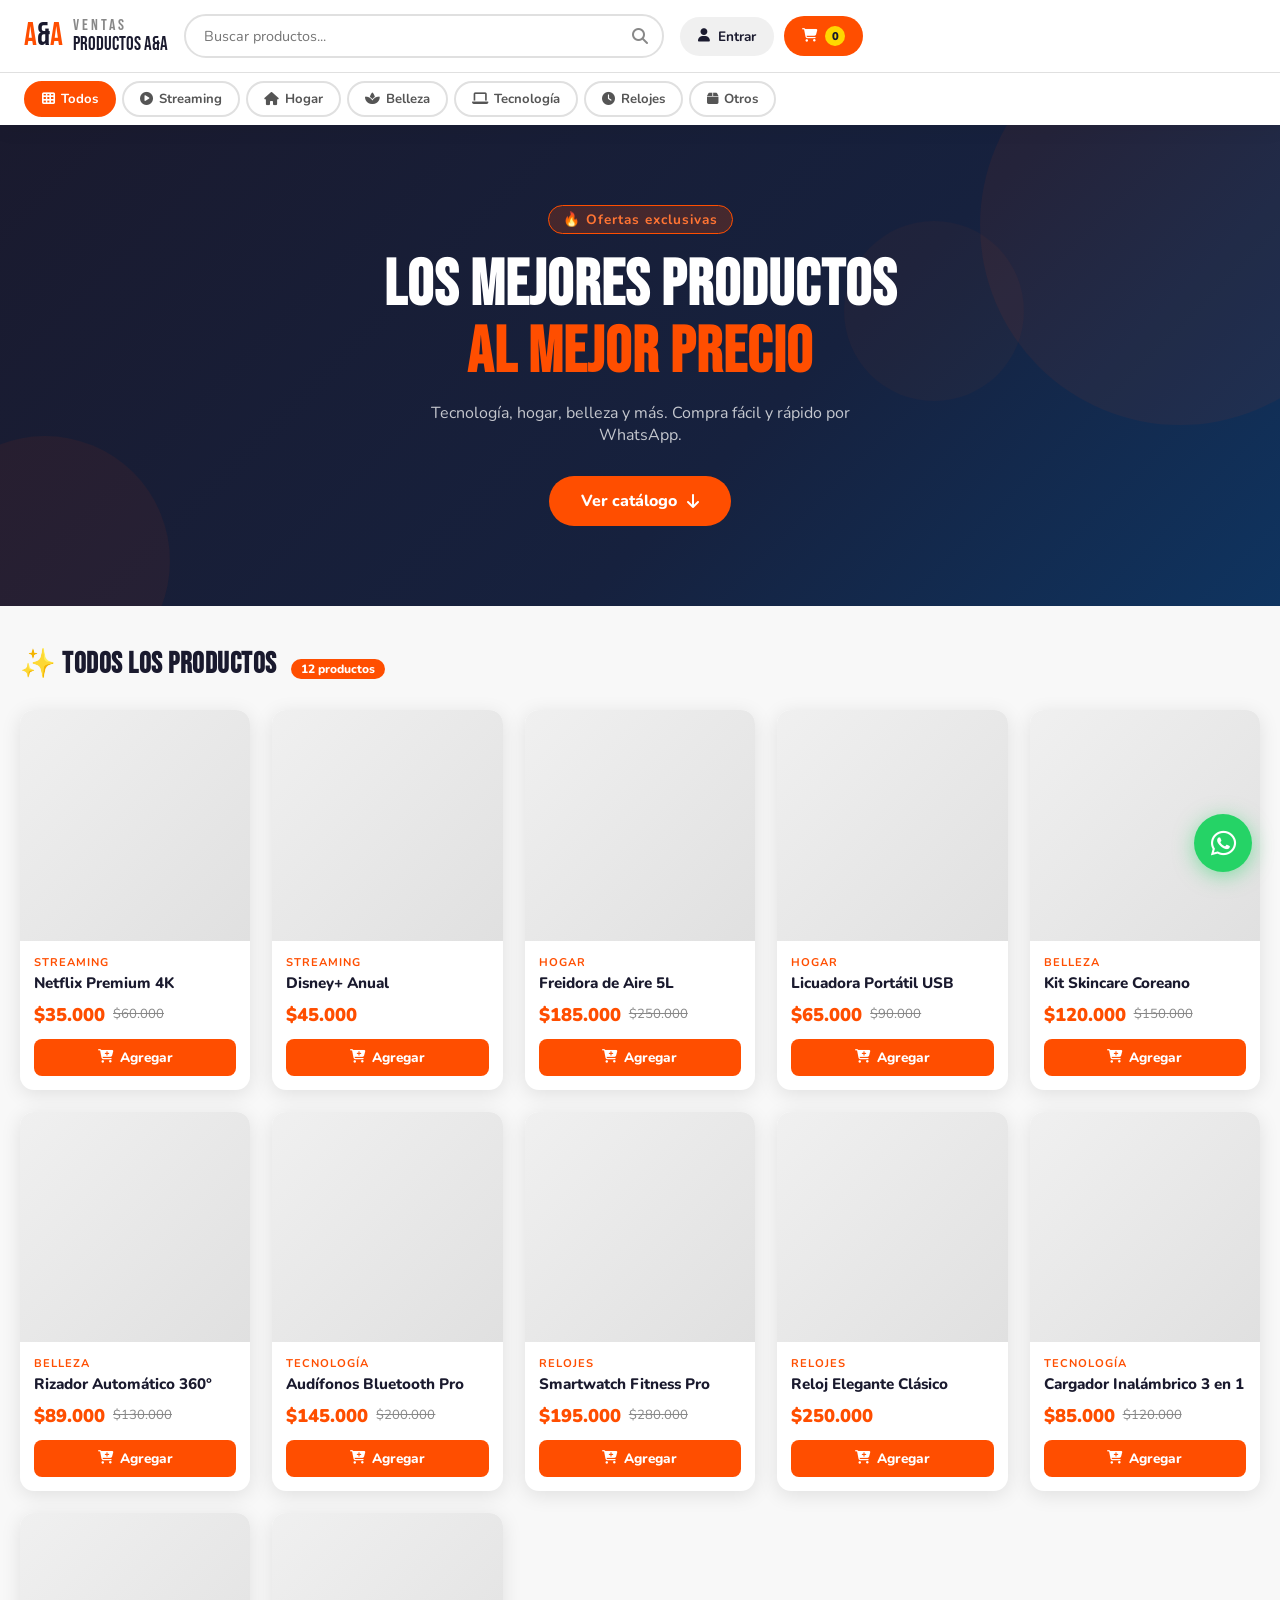
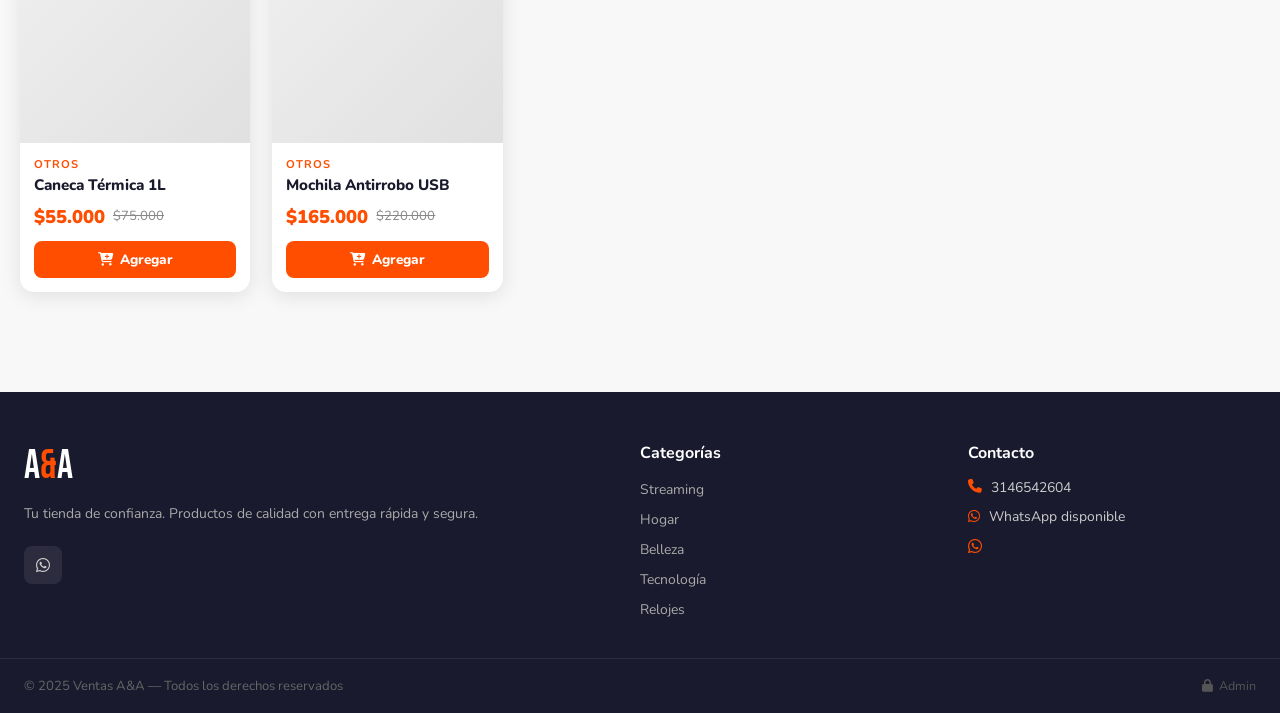
==== index.html @ 878bd799 "Quitar correo obligatorio" ====
<!DOCTYPE html>
<html lang="es">
<head>
  <meta charset="UTF-8" />
  <meta name="viewport" content="width=device-width, initial-scale=1.0" />
  <title>VENTAS A&A - Tienda Online</title>
  <link rel="stylesheet" href="styles.css" />
  <link href="https://fonts.googleapis.com/css2?family=Bebas+Neue&family=Nunito:wght@400;600;700;800;900&display=swap" rel="stylesheet" />
  <link rel="stylesheet" href="https://cdnjs.cloudflare.com/ajax/libs/font-awesome/6.5.0/css/all.min.css" />
</head>
<body>

<!-- TOAST NOTIFICATIONS -->
<div id="toast-container"></div>

<!-- HEADER -->
<header id="main-header">
  <div class="header-top">
    <div class="logo-area" onclick="goHome()">
      <div id="logo-display">
        <span class="logo-text">A<span class="logo-amp">&</span>A</span>
      </div>
      <div class="store-name">
        <span class="store-title">VENTAS</span>
        <span class="store-subtitle">Productos A&A</span>
      </div>
    </div>
    <div class="header-search">
      <input type="text" id="search-input" placeholder="Buscar productos..." oninput="filterProducts()" />
      <i class="fas fa-search"></i>
    </div>
    <div class="header-actions">
      <button class="btn-user" onclick="openUserModal()">
        <i class="fas fa-user"></i>
        <span id="user-label">Entrar</span>
      </button>
      <button class="btn-cart" onclick="openCart()">
        <i class="fas fa-shopping-cart"></i>
        <span class="cart-badge" id="cart-count">0</span>
      </button>
    </div>
  </div>

  <nav class="category-nav">
    <button class="cat-btn active" data-cat="all" onclick="setCategory('all',this)">
      <i class="fas fa-th"></i> Todos
    </button>
    <button class="cat-btn" data-cat="streaming" onclick="setCategory('streaming',this)">
      <i class="fas fa-play-circle"></i> Streaming
    </button>
    <button class="cat-btn" data-cat="hogar" onclick="setCategory('hogar',this)">
      <i class="fas fa-home"></i> Hogar
    </button>
    <button class="cat-btn" data-cat="belleza" onclick="setCategory('belleza',this)">
      <i class="fas fa-spa"></i> Belleza
    </button>
    <button class="cat-btn" data-cat="tecnologia" onclick="setCategory('tecnologia',this)">
      <i class="fas fa-laptop"></i> Tecnología
    </button>
    <button class="cat-btn" data-cat="relojes" onclick="setCategory('relojes',this)">
      <i class="fas fa-clock"></i> Relojes
    </button>
    <button class="cat-btn" data-cat="otros" onclick="setCategory('otros',this)">
      <i class="fas fa-box"></i> Otros
    </button>
  </nav>
</header>

<!-- HERO BANNER -->
<section class="hero" id="hero-section">
  <div class="hero-content">
    <p class="hero-tag">🔥 Ofertas exclusivas</p>
    <h1>Los mejores productos<br/><span>al mejor precio</span></h1>
    <p class="hero-sub">Tecnología, hogar, belleza y más. Compra fácil y rápido por WhatsApp.</p>
    <button class="hero-btn" onclick="scrollToCatalog()">Ver catálogo <i class="fas fa-arrow-down"></i></button>
  </div>
  <div class="hero-shapes">
    <div class="shape s1"></div>
    <div class="shape s2"></div>
    <div class="shape s3"></div>
  </div>
</section>

<!-- CATALOG -->
<main class="catalog-section" id="catalog">
  <div class="section-header">
    <h2 id="catalog-title">✨ Todos los Productos</h2>
    <span id="product-count" class="prod-count"></span>
  </div>
  <div class="products-grid" id="products-grid">
    <!-- Products injected by JS -->
  </div>
  <div class="empty-state" id="empty-state" style="display:none;">
    <i class="fas fa-search"></i>
    <p>No se encontraron productos</p>
  </div>
</main>

<!-- FOOTER -->
<footer>
  <div class="footer-inner">
    <div class="footer-brand">
      <div class="footer-logo">A<span>&</span>A</div>
      <p>Tu tienda de confianza. Productos de calidad con entrega rápida y segura.</p>
      <div class="social-links" id="social-links">
        <!-- Injected by JS -->
      </div>
    </div>
    <div class="footer-links">
      <h4>Categorías</h4>
      <ul>
        <li><a href="#" onclick="setCategory('streaming'); return false;">Streaming</a></li>
        <li><a href="#" onclick="setCategory('hogar'); return false;">Hogar</a></li>
        <li><a href="#" onclick="setCategory('belleza'); return false;">Belleza</a></li>
        <li><a href="#" onclick="setCategory('tecnologia'); return false;">Tecnología</a></li>
        <li><a href="#" onclick="setCategory('relojes'); return false;">Relojes</a></li>
      </ul>
    </div>
    <div class="footer-contact">
      <h4>Contacto</h4>
      <p><i class="fas fa-phone"></i> 3146542604</p>
      <p><i class="fab fa-whatsapp"></i> WhatsApp disponible</p>
      <a class="wa-float" href="https://wa.me/573146542604" target="_blank">
        <i class="fab fa-whatsapp"></i>
      </a>
    </div>
  </div>
  <div class="footer-bottom">
    <p>© 2025 Ventas A&A — Todos los derechos reservados</p>
    <a href="admin.html" class="admin-link"><i class="fas fa-lock"></i> Admin</a>
  </div>
</footer>

<!-- PRODUCT DETAIL MODAL -->
<div class="modal-overlay" id="product-modal" onclick="closeProductModal(event)">
  <div class="modal-box product-detail-box">
    <button class="modal-close" onclick="closeProductModal()"><i class="fas fa-times"></i></button>
    <div class="product-detail-grid">
      <div class="product-detail-img">
        <img id="modal-img" src="" alt="" />
        <span class="modal-category-badge" id="modal-category"></span>
      </div>
      <div class="product-detail-info">
        <h2 id="modal-name"></h2>
        <p class="modal-price" id="modal-price"></p>
        <p class="modal-desc" id="modal-desc"></p>
        <div class="stock-info" id="modal-stock"></div>
        <div class="qty-row">
          <label>Cantidad:</label>
          <div class="qty-control">
            <button onclick="changeQty(-1)">−</button>
            <span id="modal-qty">1</span>
            <button onclick="changeQty(1)">+</button>
          </div>
        </div>
        <button class="btn-add-cart" onclick="addToCartFromModal()">
          <i class="fas fa-cart-plus"></i> Agregar al carrito
        </button>
        <button class="btn-wa-direct" onclick="buyDirectWhatsApp()">
          <i class="fab fa-whatsapp"></i> Comprar por WhatsApp
        </button>
      </div>
    </div>
  </div>
</div>

<!-- CART MODAL -->
<div class="modal-overlay" id="cart-modal" onclick="closeCart(event)">
  <div class="modal-box cart-box">
    <div class="cart-header">
      <h2><i class="fas fa-shopping-cart"></i> Mi Carrito</h2>
      <button class="modal-close" onclick="closeCart()"><i class="fas fa-times"></i></button>
    </div>
    <div id="cart-items-list"></div>
    <div class="cart-footer" id="cart-footer">
      <div class="cart-total">
        <span>Total:</span>
        <strong id="cart-total-amount">$0</strong>
      </div>
      <button class="btn-checkout" onclick="openCheckout()">
        <i class="fas fa-truck"></i> Proceder al pago
      </button>
      <button class="btn-clear-cart" onclick="clearCart()">
        <i class="fas fa-trash"></i> Vaciar carrito
      </button>
    </div>
  </div>
</div>

<!-- CHECKOUT MODAL -->
<div class="modal-overlay" id="checkout-modal" onclick="closeCheckout(event)">
  <div class="modal-box checkout-box">
    <div class="cart-header">
      <h2><i class="fas fa-truck"></i> Datos de envío</h2>
      <button class="modal-close" onclick="closeCheckout()"><i class="fas fa-times"></i></button>
    </div>
    <form id="checkout-form" onsubmit="submitOrder(event)">
      <div class="form-row">
        <label>Nombre completo *</label>
        <input type="text" id="f-name" placeholder="Tu nombre completo" required />
      </div>
      <div class="form-row">
        <label>Dirección *</label>
        <input type="text" id="f-address" placeholder="Dirección de entrega" required />
      </div>
      <div class="form-grid">
        <div class="form-row">
          <label>Ciudad *</label>
          <input type="text" id="f-city" placeholder="Ciudad" required />
        </div>
        <div class="form-row">
          <label>Teléfono *</label>
          <input type="tel" id="f-phone" placeholder="Número de teléfono" required />
        </div>
      </div>
      <div class="form-row">
        <label>Correo electrónico </label>
        <input type="email" id="f-email" placeholder="correo@email.com" />
      </div>
      <div class="form-row">
        <label>Observaciones</label>
        <textarea id="f-notes" placeholder="Instrucciones especiales, referencias, etc." rows="3"></textarea>
      </div>
      <div class="checkout-summary" id="checkout-summary"></div>
      <button type="submit" class="btn-wa-order">
        <i class="fab fa-whatsapp"></i> Confirmar pedido por WhatsApp
      </button>
    </form>
  </div>
</div>

<!-- USER MODAL -->
<div class="modal-overlay" id="user-modal" onclick="closeUserModal(event)">
  <div class="modal-box user-box">
    <button class="modal-close" onclick="closeUserModal()"><i class="fas fa-times"></i></button>
    <div class="user-tabs">
      <button class="utab active" id="tab-login" onclick="switchUserTab('login')">Iniciar sesión</button>
      <button class="utab" id="tab-register" onclick="switchUserTab('register')">Registrarse</button>
    </div>
    <!-- Login -->
    <div id="login-form-section">
      <h3>Bienvenido de vuelta</h3>
      <div class="form-row">
        <label>Usuario o Correo</label>
        <input type="text" id="login-user" placeholder="usuario o correo" />
      </div>
      <div class="form-row">
        <label>Contraseña</label>
        <input type="password" id="login-pass" placeholder="contraseña" />
      </div>
      <button class="btn-primary-full" onclick="doLogin()">Entrar</button>
    </div>
    <!-- Register -->
    <div id="register-form-section" style="display:none;">
      <h3>Crear cuenta</h3>
      <div class="form-row">
        <label>Nombre completo</label>
        <input type="text" id="reg-name" placeholder="Tu nombre" />
      </div>
      <div class="form-row">
        <label>Usuario</label>
        <input type="text" id="reg-user" placeholder="nombre de usuario" />
      </div>
      <div class="form-row">
        <label>Correo</label>
        <input type="email" id="reg-email" placeholder="correo@email.com" />
      </div>
      <div class="form-row">
        <label>Contraseña</label>
        <input type="password" id="reg-pass" placeholder="mínimo 6 caracteres" />
      </div>
      <button class="btn-primary-full" onclick="doRegister()">Crear cuenta</button>
    </div>
    <!-- Logged in -->
    <div id="logged-section" style="display:none;">
      <div class="logged-avatar"><i class="fas fa-user-circle"></i></div>
      <h3 id="logged-name">Hola!</h3>
      <p id="logged-email-display" style="color:var(--gray); font-size:.85rem;"></p>
      <button class="btn-primary-full" onclick="doLogout()">Cerrar sesión</button>
    </div>
  </div>
</div>

<!-- WhatsApp Float Button -->
<a class="whatsapp-fab" href="https://wa.me/573146542604?text=Hola!%20Quiero%20información%20sobre%20sus%20productos." target="_blank" title="Contáctanos por WhatsApp">
  <i class="fab fa-whatsapp"></i>
</a>

<script src="script.js"></script>
</body>
</html>
---- styles.css ----
/* ============================================
   VENTAS A&A - ESTILOS PRINCIPALES
   ============================================ */

:root {
  --primary: #ff4e00;
  --primary-dark: #cc3d00;
  --primary-light: #ff7433;
  --secondary: #1a1a2e;
  --accent: #ffd700;
  --bg: #f8f8f8;
  --white: #ffffff;
  --gray: #888;
  --gray-light: #f0f0f0;
  --text: #1a1a2e;
  --text-light: #555;
  --border: #e0e0e0;
  --success: #22c55e;
  --danger: #ef4444;
  --wa-green: #25d366;
  --shadow: 0 4px 20px rgba(0,0,0,.1);
  --shadow-lg: 0 10px 40px rgba(0,0,0,.15);
  --radius: 14px;
  --radius-sm: 8px;
  --font: 'Nunito', sans-serif;
  --font-display: 'Bebas Neue', sans-serif;
}

* { margin: 0; padding: 0; box-sizing: border-box; }

html { scroll-behavior: smooth; }

body {
  font-family: var(--font);
  background: var(--bg);
  color: var(--text);
  min-height: 100vh;
}

a { text-decoration: none; color: inherit; }

img { max-width: 100%; display: block; }

/* ============================================
   TOAST NOTIFICATIONS
   ============================================ */
#toast-container {
  position: fixed;
  top: 20px;
  right: 20px;
  z-index: 9999;
  display: flex;
  flex-direction: column;
  gap: 10px;
}

.toast {
  background: var(--secondary);
  color: #fff;
  padding: 14px 20px;
  border-radius: var(--radius-sm);
  font-size: .9rem;
  font-weight: 600;
  display: flex;
  align-items: center;
  gap: 10px;
  min-width: 260px;
  box-shadow: var(--shadow-lg);
  animation: toastIn .3s ease forwards;
  border-left: 4px solid var(--primary);
}

.toast.success { border-color: var(--success); }
.toast.error { border-color: var(--danger); }
.toast.info { border-color: var(--accent); }

@keyframes toastIn {
  from { transform: translateX(120%); opacity: 0; }
  to   { transform: translateX(0);    opacity: 1; }
}

@keyframes toastOut {
  from { transform: translateX(0);    opacity: 1; }
  to   { transform: translateX(120%); opacity: 0; }
}

/* ============================================
   HEADER
   ============================================ */
#main-header {
  position: sticky;
  top: 0;
  z-index: 100;
  background: var(--white);
  box-shadow: 0 2px 20px rgba(0,0,0,.08);
}

.header-top {
  display: flex;
  align-items: center;
  gap: 16px;
  padding: 14px 24px;
  max-width: 1300px;
  margin: 0 auto;
}

.logo-area {
  display: flex;
  align-items: center;
  gap: 10px;
  cursor: pointer;
  flex-shrink: 0;
}

#logo-display img {
  height: 48px;
  width: 48px;
  object-fit: contain;
  border-radius: 8px;
}

.logo-text {
  font-family: var(--font-display);
  font-size: 2rem;
  color: var(--primary);
  line-height: 1;
}

.logo-amp { color: var(--secondary); }

.store-name {
  display: flex;
  flex-direction: column;
  line-height: 1.1;
}

.store-title {
  font-family: var(--font-display);
  font-size: 1rem;
  color: var(--gray);
  letter-spacing: 3px;
}

.store-subtitle {
  font-family: var(--font-display);
  font-size: 1.2rem;
  color: var(--secondary);
}

.header-search {
  flex: 1;
  position: relative;
  max-width: 480px;
}

.header-search input {
  width: 100%;
  padding: 10px 44px 10px 18px;
  border: 2px solid var(--border);
  border-radius: 50px;
  font-family: var(--font);
  font-size: .9rem;
  outline: none;
  transition: border-color .2s;
}

.header-search input:focus { border-color: var(--primary); }

.header-search i {
  position: absolute;
  right: 16px;
  top: 50%;
  transform: translateY(-50%);
  color: var(--gray);
  pointer-events: none;
}

.header-actions {
  display: flex;
  align-items: center;
  gap: 10px;
  flex-shrink: 0;
}

.btn-user, .btn-cart {
  display: flex;
  align-items: center;
  gap: 8px;
  padding: 10px 18px;
  border: none;
  border-radius: 50px;
  cursor: pointer;
  font-family: var(--font);
  font-weight: 700;
  font-size: .85rem;
  transition: all .2s;
}

.btn-user {
  background: var(--gray-light);
  color: var(--text);
}

.btn-user:hover { background: var(--border); }

.btn-cart {
  background: var(--primary);
  color: var(--white);
  position: relative;
}

.btn-cart:hover { background: var(--primary-dark); transform: scale(1.05); }

.cart-badge {
  background: var(--accent);
  color: var(--secondary);
  border-radius: 50%;
  width: 20px;
  height: 20px;
  display: inline-flex;
  align-items: center;
  justify-content: center;
  font-size: .7rem;
  font-weight: 900;
}

/* CATEGORY NAV */
.category-nav {
  display: flex;
  gap: 6px;
  padding: 8px 24px;
  overflow-x: auto;
  border-top: 1px solid var(--border);
  scrollbar-width: none;
  max-width: 100%;
}

.category-nav::-webkit-scrollbar { display: none; }

.cat-btn {
  display: flex;
  align-items: center;
  gap: 6px;
  padding: 7px 16px;
  border: 2px solid var(--border);
  border-radius: 50px;
  background: transparent;
  color: var(--text-light);
  cursor: pointer;
  font-family: var(--font);
  font-size: .82rem;
  font-weight: 700;
  white-space: nowrap;
  transition: all .2s;
  flex-shrink: 0;
}

.cat-btn:hover { border-color: var(--primary); color: var(--primary); }
.cat-btn.active {
  background: var(--primary);
  border-color: var(--primary);
  color: var(--white);
}

/* ============================================
   HERO
   ============================================ */
.hero {
  background: linear-gradient(135deg, var(--secondary) 0%, #16213e 60%, #0f3460 100%);
  color: var(--white);
  padding: 80px 24px;
  position: relative;
  overflow: hidden;
  min-height: 340px;
  display: flex;
  align-items: center;
}

.hero-content {
  max-width: 700px;
  margin: 0 auto;
  text-align: center;
  position: relative;
  z-index: 2;
}

.hero-tag {
  display: inline-block;
  background: rgba(255,78,0,.2);
  border: 1px solid var(--primary);
  color: var(--primary-light);
  padding: 4px 14px;
  border-radius: 50px;
  font-size: .85rem;
  font-weight: 700;
  margin-bottom: 18px;
  letter-spacing: 1px;
}

.hero h1 {
  font-family: var(--font-display);
  font-size: clamp(2.4rem, 5vw, 4rem);
  line-height: 1.05;
  margin-bottom: 16px;
  letter-spacing: 1px;
}

.hero h1 span { color: var(--primary); }

.hero-sub {
  font-size: 1rem;
  color: rgba(255,255,255,.75);
  margin-bottom: 30px;
  max-width: 500px;
  margin-left: auto;
  margin-right: auto;
}

.hero-btn {
  background: var(--primary);
  color: var(--white);
  border: none;
  padding: 14px 32px;
  border-radius: 50px;
  font-family: var(--font);
  font-size: 1rem;
  font-weight: 800;
  cursor: pointer;
  transition: all .2s;
  display: inline-flex;
  align-items: center;
  gap: 10px;
}

.hero-btn:hover {
  background: var(--primary-light);
  transform: translateY(-2px);
  box-shadow: 0 8px 25px rgba(255,78,0,.4);
}

.hero-shapes { position: absolute; inset: 0; z-index: 1; pointer-events: none; }

.shape {
  position: absolute;
  border-radius: 50%;
  opacity: .06;
  background: var(--primary);
}

.s1 { width: 400px; height: 400px; right: -100px; top: -100px; }
.s2 { width: 250px; height: 250px; left: -80px; bottom: -80px; }
.s3 { width: 180px; height: 180px; right: 20%; top: 20%; opacity: .04; }

/* ============================================
   CATALOG
   ============================================ */
.catalog-section {
  max-width: 1300px;
  margin: 0 auto;
  padding: 40px 20px;
}

.section-header {
  display: flex;
  align-items: baseline;
  gap: 14px;
  margin-bottom: 28px;
}

.section-header h2 {
  font-family: var(--font-display);
  font-size: 1.8rem;
  letter-spacing: .5px;
}

.prod-count {
  background: var(--primary);
  color: var(--white);
  font-size: .75rem;
  font-weight: 800;
  padding: 2px 10px;
  border-radius: 50px;
}

.products-grid {
  display: grid;
  grid-template-columns: repeat(auto-fill, minmax(230px, 1fr));
  gap: 22px;
}

/* PRODUCT CARD */
.product-card {
  background: var(--white);
  border-radius: var(--radius);
  overflow: hidden;
  box-shadow: var(--shadow);
  transition: transform .25s, box-shadow .25s;
  cursor: pointer;
  position: relative;
}

.product-card:hover {
  transform: translateY(-6px);
  box-shadow: var(--shadow-lg);
}

.product-card:hover .product-img img {
  transform: scale(1.05);
}

.product-img {
  position: relative;
  aspect-ratio: 1;
  overflow: hidden;
  background: var(--gray-light);
}

.product-img img {
  width: 100%;
  height: 100%;
  object-fit: cover;
  transition: transform .4s;
}

.product-img .no-img {
  width: 100%;
  height: 100%;
  display: flex;
  align-items: center;
  justify-content: center;
  font-size: 3rem;
  color: var(--border);
  background: linear-gradient(135deg, #f0f0f0, #e0e0e0);
}

.badge-featured {
  position: absolute;
  top: 10px;
  left: 10px;
  background: var(--accent);
  color: var(--secondary);
  font-size: .7rem;
  font-weight: 900;
  padding: 3px 10px;
  border-radius: 50px;
  text-transform: uppercase;
  letter-spacing: .5px;
}

.badge-stock-low {
  position: absolute;
  top: 10px;
  right: 10px;
  background: var(--danger);
  color: #fff;
  font-size: .65rem;
  font-weight: 800;
  padding: 3px 8px;
  border-radius: 50px;
}

.badge-no-stock {
  position: absolute;
  inset: 0;
  background: rgba(0,0,0,.5);
  display: flex;
  align-items: center;
  justify-content: center;
  color: #fff;
  font-weight: 800;
  font-size: 1.1rem;
  letter-spacing: 2px;
}

.product-info {
  padding: 14px;
}

.product-category-tag {
  font-size: .7rem;
  font-weight: 700;
  color: var(--primary);
  text-transform: uppercase;
  letter-spacing: 1px;
  margin-bottom: 4px;
}

.product-name {
  font-size: .95rem;
  font-weight: 800;
  color: var(--text);
  margin-bottom: 8px;
  line-height: 1.3;
  display: -webkit-box;
  -webkit-line-clamp: 2;
  -webkit-box-orient: vertical;
  overflow: hidden;
}

.product-price-row {
  display: flex;
  align-items: center;
  gap: 8px;
  margin-bottom: 12px;
}

.product-price {
  font-size: 1.15rem;
  font-weight: 900;
  color: var(--primary);
}

.product-old-price {
  font-size: .82rem;
  color: var(--gray);
  text-decoration: line-through;
}

.btn-add {
  width: 100%;
  padding: 9px;
  background: var(--primary);
  color: var(--white);
  border: none;
  border-radius: var(--radius-sm);
  font-family: var(--font);
  font-size: .85rem;
  font-weight: 800;
  cursor: pointer;
  transition: background .2s;
  display: flex;
  align-items: center;
  justify-content: center;
  gap: 7px;
}

.btn-add:hover { background: var(--primary-dark); }
.btn-add:disabled {
  background: var(--gray);
  cursor: not-allowed;
}

/* EMPTY STATE */
.empty-state {
  text-align: center;
  padding: 80px 20px;
  color: var(--gray);
}

.empty-state i { font-size: 3.5rem; margin-bottom: 16px; display: block; }
.empty-state p { font-size: 1.1rem; font-weight: 700; }

/* ============================================
   MODALS
   ============================================ */
.modal-overlay {
  position: fixed;
  inset: 0;
  background: rgba(0,0,0,.55);
  z-index: 200;
  display: flex;
  align-items: center;
  justify-content: center;
  padding: 20px;
  backdrop-filter: blur(4px);
  opacity: 0;
  pointer-events: none;
  transition: opacity .25s;
}

.modal-overlay.open {
  opacity: 1;
  pointer-events: all;
}

.modal-box {
  background: var(--white);
  border-radius: 20px;
  width: 100%;
  max-height: 92vh;
  overflow-y: auto;
  box-shadow: 0 20px 60px rgba(0,0,0,.25);
  position: relative;
  animation: modalIn .3s ease;
}

@keyframes modalIn {
  from { transform: scale(.95) translateY(20px); opacity: 0; }
  to   { transform: scale(1) translateY(0);      opacity: 1; }
}

.modal-close {
  position: absolute;
  top: 16px;
  right: 16px;
  background: var(--gray-light);
  border: none;
  border-radius: 50%;
  width: 36px;
  height: 36px;
  cursor: pointer;
  display: flex;
  align-items: center;
  justify-content: center;
  font-size: 1rem;
  transition: background .2s;
  z-index: 10;
}

.modal-close:hover { background: var(--border); }

/* PRODUCT DETAIL */
.product-detail-box { max-width: 820px; }

.product-detail-grid {
  display: grid;
  grid-template-columns: 1fr 1fr;
  gap: 0;
}

.product-detail-img {
  position: relative;
  aspect-ratio: 1;
  background: var(--gray-light);
  border-radius: 20px 0 0 20px;
  overflow: hidden;
}

.product-detail-img img {
  width: 100%;
  height: 100%;
  object-fit: cover;
}

.modal-category-badge {
  position: absolute;
  top: 14px;
  left: 14px;
  background: var(--secondary);
  color: #fff;
  font-size: .72rem;
  font-weight: 700;
  padding: 4px 12px;
  border-radius: 50px;
  text-transform: uppercase;
}

.product-detail-info {
  padding: 30px;
  display: flex;
  flex-direction: column;
  gap: 12px;
}

.product-detail-info h2 {
  font-size: 1.4rem;
  font-weight: 900;
  line-height: 1.2;
}

.modal-price {
  font-size: 1.8rem;
  font-weight: 900;
  color: var(--primary);
}

.modal-desc {
  color: var(--text-light);
  font-size: .9rem;
  line-height: 1.6;
}

.stock-info {
  font-size: .82rem;
  font-weight: 700;
  color: var(--success);
}

.qty-row {
  display: flex;
  align-items: center;
  gap: 14px;
}

.qty-row label { font-weight: 700; font-size: .9rem; }

.qty-control {
  display: flex;
  align-items: center;
  gap: 0;
  border: 2px solid var(--border);
  border-radius: var(--radius-sm);
  overflow: hidden;
}

.qty-control button {
  width: 36px;
  height: 36px;
  border: none;
  background: var(--gray-light);
  cursor: pointer;
  font-size: 1.2rem;
  font-weight: 700;
  transition: background .2s;
}

.qty-control button:hover { background: var(--border); }

.qty-control span {
  padding: 0 18px;
  font-weight: 800;
  font-size: 1rem;
  min-width: 50px;
  text-align: center;
}

.btn-add-cart, .btn-wa-direct {
  width: 100%;
  padding: 12px;
  border: none;
  border-radius: var(--radius-sm);
  font-family: var(--font);
  font-size: .95rem;
  font-weight: 800;
  cursor: pointer;
  display: flex;
  align-items: center;
  justify-content: center;
  gap: 9px;
  transition: all .2s;
}

.btn-add-cart {
  background: var(--secondary);
  color: var(--white);
}

.btn-add-cart:hover { background: #0f0f20; }

.btn-wa-direct {
  background: var(--wa-green);
  color: var(--white);
}

.btn-wa-direct:hover { background: #1da851; }

/* CART */
.cart-box { max-width: 520px; }

.cart-header {
  display: flex;
  align-items: center;
  justify-content: space-between;
  padding: 22px 24px 16px;
  border-bottom: 1px solid var(--border);
}

.cart-header h2 {
  font-size: 1.25rem;
  font-weight: 800;
  display: flex;
  align-items: center;
  gap: 10px;
}

#cart-items-list {
  padding: 16px 24px;
  max-height: 50vh;
  overflow-y: auto;
  display: flex;
  flex-direction: column;
  gap: 14px;
}

.cart-item {
  display: flex;
  gap: 12px;
  align-items: center;
  padding: 12px;
  border: 1px solid var(--border);
  border-radius: var(--radius-sm);
}

.cart-item-img {
  width: 60px;
  height: 60px;
  object-fit: cover;
  border-radius: 8px;
  flex-shrink: 0;
  background: var(--gray-light);
}

.cart-item-details { flex: 1; min-width: 0; }

.cart-item-name {
  font-size: .88rem;
  font-weight: 700;
  margin-bottom: 4px;
  white-space: nowrap;
  overflow: hidden;
  text-overflow: ellipsis;
}

.cart-item-price { font-size: .82rem; color: var(--primary); font-weight: 800; }

.cart-item-controls {
  display: flex;
  align-items: center;
  gap: 8px;
}

.cart-qty-btn {
  width: 26px;
  height: 26px;
  border: 1px solid var(--border);
  background: var(--gray-light);
  border-radius: 4px;
  cursor: pointer;
  font-weight: 700;
  transition: background .15s;
}

.cart-qty-btn:hover { background: var(--border); }

.cart-item-qty { font-weight: 700; font-size: .9rem; min-width: 20px; text-align: center; }

.cart-remove {
  background: none;
  border: none;
  color: var(--danger);
  cursor: pointer;
  font-size: 1rem;
  padding: 4px;
}

.cart-footer {
  padding: 16px 24px;
  border-top: 1px solid var(--border);
  display: flex;
  flex-direction: column;
  gap: 10px;
}

.cart-total {
  display: flex;
  justify-content: space-between;
  font-size: 1.1rem;
  font-weight: 700;
}

.cart-total strong { color: var(--primary); font-size: 1.3rem; }

.btn-checkout {
  background: var(--wa-green);
  color: var(--white);
  border: none;
  padding: 13px;
  border-radius: var(--radius-sm);
  font-family: var(--font);
  font-size: 1rem;
  font-weight: 800;
  cursor: pointer;
  display: flex;
  align-items: center;
  justify-content: center;
  gap: 9px;
  transition: background .2s;
}

.btn-checkout:hover { background: #1da851; }

.btn-clear-cart {
  background: none;
  border: 1px solid var(--danger);
  color: var(--danger);
  padding: 9px;
  border-radius: var(--radius-sm);
  font-family: var(--font);
  font-size: .85rem;
  font-weight: 700;
  cursor: pointer;
  display: flex;
  align-items: center;
  justify-content: center;
  gap: 7px;
  transition: all .2s;
}

.btn-clear-cart:hover { background: var(--danger); color: #fff; }

.cart-empty {
  text-align: center;
  padding: 40px 20px;
  color: var(--gray);
}

.cart-empty i { font-size: 2.5rem; margin-bottom: 12px; display: block; }

/* CHECKOUT */
.checkout-box { max-width: 560px; }

.form-row {
  display: flex;
  flex-direction: column;
  gap: 5px;
  margin-bottom: 14px;
}

.form-row label {
  font-size: .82rem;
  font-weight: 700;
  color: var(--text-light);
}

.form-row input, .form-row select, .form-row textarea {
  padding: 10px 14px;
  border: 2px solid var(--border);
  border-radius: var(--radius-sm);
  font-family: var(--font);
  font-size: .9rem;
  outline: none;
  transition: border-color .2s;
  width: 100%;
  background: var(--white);
  color: var(--text);
}

.form-row input:focus, .form-row select:focus, .form-row textarea:focus {
  border-color: var(--primary);
}

.form-grid { display: grid; grid-template-columns: 1fr 1fr; gap: 12px; }

.checkout-box form { padding: 20px 24px; }

.checkout-summary {
  background: var(--gray-light);
  border-radius: var(--radius-sm);
  padding: 14px;
  margin-bottom: 14px;
  font-size: .85rem;
}

.checkout-summary strong { display: block; margin-bottom: 6px; font-size: .9rem; }
.checkout-summary .cs-item { display: flex; justify-content: space-between; margin-bottom: 3px; }
.checkout-summary .cs-total { border-top: 1px solid var(--border); padding-top: 8px; margin-top: 8px; font-weight: 800; font-size: .95rem; display: flex; justify-content: space-between; }

.btn-wa-order {
  width: 100%;
  padding: 14px;
  background: var(--wa-green);
  color: var(--white);
  border: none;
  border-radius: var(--radius-sm);
  font-family: var(--font);
  font-size: 1rem;
  font-weight: 800;
  cursor: pointer;
  display: flex;
  align-items: center;
  justify-content: center;
  gap: 10px;
  transition: background .2s;
}

.btn-wa-order:hover { background: #1da851; }

/* USER MODAL */
.user-box { max-width: 420px; padding: 30px 30px 24px; }

.user-tabs {
  display: flex;
  gap: 0;
  border: 2px solid var(--border);
  border-radius: var(--radius-sm);
  overflow: hidden;
  margin-bottom: 24px;
}

.utab {
  flex: 1;
  padding: 10px;
  border: none;
  background: transparent;
  cursor: pointer;
  font-family: var(--font);
  font-weight: 700;
  font-size: .88rem;
  transition: all .2s;
  color: var(--gray);
}

.utab.active {
  background: var(--primary);
  color: var(--white);
}

.btn-primary-full {
  width: 100%;
  padding: 12px;
  background: var(--primary);
  color: var(--white);
  border: none;
  border-radius: var(--radius-sm);
  font-family: var(--font);
  font-size: .95rem;
  font-weight: 800;
  cursor: pointer;
  display: flex;
  align-items: center;
  justify-content: center;
  gap: 8px;
  transition: background .2s;
  margin-top: 6px;
}

.btn-primary-full:hover { background: var(--primary-dark); }

.logged-avatar {
  text-align: center;
  font-size: 3.5rem;
  color: var(--primary);
  margin-bottom: 10px;
}

.logged-avatar + h3 {
  text-align: center;
  margin-bottom: 4px;
}

/* ============================================
   FOOTER
   ============================================ */
footer {
  background: var(--secondary);
  color: #ccc;
  margin-top: 60px;
}

.footer-inner {
  max-width: 1300px;
  margin: 0 auto;
  padding: 50px 24px 30px;
  display: grid;
  grid-template-columns: 2fr 1fr 1fr;
  gap: 40px;
}

.footer-logo {
  font-family: var(--font-display);
  font-size: 2.5rem;
  color: var(--white);
  margin-bottom: 12px;
}

.footer-logo span { color: var(--primary); }

.footer-brand p {
  font-size: .87rem;
  line-height: 1.7;
  margin-bottom: 20px;
  color: #aaa;
}

.social-links {
  display: flex;
  gap: 10px;
  flex-wrap: wrap;
}

.social-links a {
  width: 38px;
  height: 38px;
  background: rgba(255,255,255,.08);
  border-radius: 8px;
  display: flex;
  align-items: center;
  justify-content: center;
  color: #ccc;
  font-size: 1rem;
  transition: all .2s;
}

.social-links a:hover {
  background: var(--primary);
  color: var(--white);
  transform: translateY(-2px);
}

.footer-links h4, .footer-contact h4 {
  color: var(--white);
  font-size: 1rem;
  margin-bottom: 14px;
}

.footer-links ul { list-style: none; }
.footer-links li { margin-bottom: 8px; }
.footer-links a { font-size: .87rem; color: #aaa; transition: color .2s; }
.footer-links a:hover { color: var(--primary); }

.footer-contact p {
  font-size: .87rem;
  margin-bottom: 10px;
  display: flex;
  align-items: center;
  gap: 9px;
}

.footer-contact i { color: var(--primary); }

.footer-bottom {
  border-top: 1px solid rgba(255,255,255,.08);
  padding: 18px 24px;
  display: flex;
  justify-content: space-between;
  align-items: center;
  max-width: 1300px;
  margin: 0 auto;
  font-size: .82rem;
  color: #666;
}

.admin-link {
  color: #555;
  font-size: .78rem;
  display: flex;
  align-items: center;
  gap: 6px;
  transition: color .2s;
}

.admin-link:hover { color: var(--primary); }

/* WhatsApp FAB */
.whatsapp-fab {
  position: fixed;
  bottom: 28px;
  right: 28px;
  width: 58px;
  height: 58px;
  background: var(--wa-green);
  color: var(--white);
  border-radius: 50%;
  display: flex;
  align-items: center;
  justify-content: center;
  font-size: 1.8rem;
  box-shadow: 0 4px 20px rgba(37,211,102,.5);
  z-index: 99;
  transition: transform .2s, box-shadow .2s;
  animation: pulse-wa 2.5s infinite;
}

.whatsapp-fab:hover {
  transform: scale(1.1);
  box-shadow: 0 8px 30px rgba(37,211,102,.7);
}

@keyframes pulse-wa {
  0%, 100% { box-shadow: 0 4px 20px rgba(37,211,102,.5); }
  50% { box-shadow: 0 4px 35px rgba(37,211,102,.8); }
}

/* ============================================
   ADMIN STYLES
   ============================================ */
.admin-body { background: #f4f5f7; }

.admin-login-screen {
  min-height: 100vh;
  display: flex;
  align-items: center;
  justify-content: center;
  background: linear-gradient(135deg, var(--secondary) 0%, #16213e 100%);
  padding: 20px;
}

.admin-login-card {
  background: var(--white);
  border-radius: 20px;
  padding: 40px;
  width: 100%;
  max-width: 400px;
  box-shadow: var(--shadow-lg);
  text-align: center;
}

.admin-login-logo {
  font-family: var(--font-display);
  font-size: 3.5rem;
  color: var(--primary);
  margin-bottom: 10px;
}

.admin-login-logo span { color: var(--secondary); }

.admin-login-card h2 { font-size: 1.5rem; margin-bottom: 6px; }
.admin-login-card > p { color: var(--gray); font-size: .88rem; margin-bottom: 24px; }

.back-store {
  display: block;
  margin-top: 18px;
  color: var(--gray);
  font-size: .85rem;
  font-weight: 700;
  transition: color .2s;
}

.back-store:hover { color: var(--primary); }

/* ADMIN LAYOUT */
#admin-panel {
  display: grid;
  grid-template-columns: 240px 1fr;
  min-height: 100vh;
}

.admin-sidebar {
  background: var(--secondary);
  color: var(--white);
  padding: 0;
  display: flex;
  flex-direction: column;
  position: fixed;
  height: 100vh;
  width: 240px;
  z-index: 50;
}

.sidebar-logo {
  padding: 24px 20px;
  border-bottom: 1px solid rgba(255,255,255,.08);
  cursor: pointer;
  display: flex;
  align-items: baseline;
  gap: 8px;
}

.sidebar-logo span {
  font-family: var(--font-display);
  font-size: 2rem;
  color: var(--primary);
}

.sidebar-logo em { color: var(--white); }

.sidebar-logo small {
  font-size: .72rem;
  color: #666;
  letter-spacing: 2px;
  text-transform: uppercase;
}

.sidebar-nav {
  flex: 1;
  padding: 16px 12px;
  display: flex;
  flex-direction: column;
  gap: 4px;
}

.snav-btn {
  display: flex;
  align-items: center;
  gap: 12px;
  padding: 11px 16px;
  background: transparent;
  border: none;
  color: #aaa;
  cursor: pointer;
  font-family: var(--font);
  font-size: .88rem;
  font-weight: 700;
  border-radius: var(--radius-sm);
  transition: all .2s;
  text-align: left;
}

.snav-btn:hover { background: rgba(255,255,255,.06); color: var(--white); }

.snav-btn.active {
  background: var(--primary);
  color: var(--white);
}

.snav-btn i { width: 18px; text-align: center; }

.sidebar-logout {
  margin: 12px;
  padding: 11px 16px;
  background: rgba(255,255,255,.04);
  border: 1px solid rgba(255,255,255,.08);
  border-radius: var(--radius-sm);
  color: #888;
  cursor: pointer;
  font-family: var(--font);
  font-size: .85rem;
  font-weight: 700;
  display: flex;
  align-items: center;
  gap: 10px;
  transition: all .2s;
}

.sidebar-logout:hover { color: var(--danger); border-color: var(--danger); }

.admin-main {
  margin-left: 240px;
  padding: 0;
  min-height: 100vh;
}

.admin-topbar {
  background: var(--white);
  padding: 18px 28px;
  display: flex;
  justify-content: space-between;
  align-items: center;
  border-bottom: 1px solid var(--border);
  position: sticky;
  top: 0;
  z-index: 40;
  box-shadow: 0 2px 10px rgba(0,0,0,.06);
}

.admin-topbar h1 { font-size: 1.4rem; font-weight: 800; }
.admin-topbar span { font-size: .85rem; color: var(--gray); font-weight: 700; }

.admin-tab { padding: 28px; display: none; }
.admin-tab.active { display: block; }

/* STATS */
.stats-grid {
  display: grid;
  grid-template-columns: repeat(auto-fit, minmax(180px, 1fr));
  gap: 18px;
  margin-bottom: 30px;
}

.stat-card {
  background: var(--white);
  border-radius: var(--radius);
  padding: 20px;
  display: flex;
  align-items: center;
  gap: 16px;
  box-shadow: var(--shadow);
}

.stat-card i {
  font-size: 1.8rem;
  color: var(--primary);
  width: 44px;
  height: 44px;
  background: rgba(255,78,0,.1);
  border-radius: 10px;
  display: flex;
  align-items: center;
  justify-content: center;
}

.stat-card div { display: flex; flex-direction: column; }
.stat-card strong { font-size: 1.6rem; font-weight: 900; line-height: 1; }
.stat-card span { font-size: .78rem; color: var(--gray); font-weight: 600; }

.recent-section {
  background: var(--white);
  border-radius: var(--radius);
  padding: 22px;
  box-shadow: var(--shadow);
}

.recent-section h3 { margin-bottom: 16px; font-size: 1rem; }

.low-stock-item {
  display: flex;
  justify-content: space-between;
  align-items: center;
  padding: 10px 0;
  border-bottom: 1px solid var(--border);
  font-size: .88rem;
}

.low-stock-item:last-child { border: none; }

.stock-badge {
  background: var(--danger);
  color: #fff;
  padding: 2px 10px;
  border-radius: 50px;
  font-size: .72rem;
  font-weight: 700;
}

/* ADMIN PRODUCTS */
.tab-toolbar {
  display: flex;
  gap: 14px;
  margin-bottom: 22px;
  flex-wrap: wrap;
}

.btn-add-product {
  background: var(--primary);
  color: var(--white);
  border: none;
  padding: 10px 20px;
  border-radius: var(--radius-sm);
  font-family: var(--font);
  font-weight: 700;
  cursor: pointer;
  display: flex;
  align-items: center;
  gap: 8px;
  font-size: .9rem;
  transition: background .2s;
}

.btn-add-product:hover { background: var(--primary-dark); }

.tab-toolbar input {
  flex: 1;
  padding: 10px 14px;
  border: 2px solid var(--border);
  border-radius: var(--radius-sm);
  font-family: var(--font);
  outline: none;
  min-width: 200px;
  font-size: .9rem;
}

.tab-toolbar input:focus { border-color: var(--primary); }

#admin-products-list {
  display: grid;
  grid-template-columns: repeat(auto-fill, minmax(280px, 1fr));
  gap: 16px;
}

.admin-product-card {
  background: var(--white);
  border-radius: var(--radius);
  padding: 16px;
  box-shadow: var(--shadow);
  display: flex;
  gap: 14px;
  align-items: center;
}

.admin-prod-img {
  width: 64px;
  height: 64px;
  object-fit: cover;
  border-radius: 8px;
  flex-shrink: 0;
  background: var(--gray-light);
}

.admin-prod-info { flex: 1; min-width: 0; }

.admin-prod-info h4 {
  font-size: .88rem;
  font-weight: 800;
  margin-bottom: 3px;
  white-space: nowrap;
  overflow: hidden;
  text-overflow: ellipsis;
}

.admin-prod-info p { font-size: .78rem; color: var(--gray); }
.admin-prod-info .ap-price { color: var(--primary); font-weight: 800; font-size: .9rem; }

.admin-prod-actions {
  display: flex;
  gap: 8px;
  margin-top: 8px;
}

.btn-edit, .btn-delete {
  padding: 5px 12px;
  border: none;
  border-radius: 6px;
  font-family: var(--font);
  font-size: .78rem;
  font-weight: 700;
  cursor: pointer;
  display: flex;
  align-items: center;
  gap: 5px;
  transition: all .2s;
}

.btn-edit { background: var(--gray-light); color: var(--text); }
.btn-edit:hover { background: #e0e0e0; }
.btn-delete { background: rgba(239,68,68,.1); color: var(--danger); }
.btn-delete:hover { background: var(--danger); color: #fff; }

/* PRODUCT FORM */
.product-form-box { max-width: 600px; }
.product-form-box form { padding: 20px 24px; }

.img-upload-area {
  display: flex;
  flex-direction: column;
  gap: 8px;
}

.file-upload-label {
  display: inline-flex;
  align-items: center;
  gap: 8px;
  padding: 9px 18px;
  background: var(--gray-light);
  border-radius: var(--radius-sm);
  cursor: pointer;
  font-size: .85rem;
  font-weight: 700;
  transition: background .2s;
  width: fit-content;
}

.file-upload-label:hover { background: var(--border); }

.img-preview-box {
  margin-top: 6px;
}

.img-preview-box img {
  max-height: 140px;
  border-radius: 8px;
  border: 2px solid var(--border);
}

/* ORDERS & USERS */
#orders-list, #users-list {
  display: flex;
  flex-direction: column;
  gap: 12px;
}

.order-card, .user-card {
  background: var(--white);
  border-radius: var(--radius);
  padding: 18px 22px;
  box-shadow: var(--shadow);
  display: flex;
  justify-content: space-between;
  align-items: flex-start;
  gap: 14px;
  flex-wrap: wrap;
}

.order-card h4, .user-card h4 { font-size: .95rem; font-weight: 800; margin-bottom: 4px; }
.order-card p, .user-card p { font-size: .82rem; color: var(--gray); }

.order-total { font-weight: 900; color: var(--primary); font-size: 1.05rem; }

/* SETTINGS */
.settings-grid {
  display: grid;
  grid-template-columns: repeat(auto-fit, minmax(300px, 1fr));
  gap: 20px;
}

.settings-card {
  background: var(--white);
  border-radius: var(--radius);
  padding: 24px;
  box-shadow: var(--shadow);
}

.settings-card h3 {
  font-size: 1rem;
  margin-bottom: 18px;
  display: flex;
  align-items: center;
  gap: 9px;
  color: var(--secondary);
}

.settings-card h3 i { color: var(--primary); }

.logo-preview {
  height: 80px;
  background: var(--gray-light);
  border-radius: 8px;
  display: flex;
  align-items: center;
  justify-content: center;
  margin-bottom: 12px;
  overflow: hidden;
}

.logo-preview img { max-height: 70px; }

.btn-danger-sm {
  background: none;
  border: 1px solid var(--danger);
  color: var(--danger);
  padding: 7px 14px;
  border-radius: 6px;
  font-family: var(--font);
  font-size: .82rem;
  font-weight: 700;
  cursor: pointer;
  margin-top: 8px;
  transition: all .2s;
}

.btn-danger-sm:hover { background: var(--danger); color: #fff; }

/* ============================================
   RESPONSIVE
   ============================================ */
@media (max-width: 900px) {
  .product-detail-grid { grid-template-columns: 1fr; }
  .product-detail-img { border-radius: 20px 20px 0 0; aspect-ratio: 4/3; }

  .footer-inner { grid-template-columns: 1fr 1fr; }
  .footer-brand { grid-column: 1 / -1; }

  #admin-panel { grid-template-columns: 1fr; }
  .admin-sidebar { display: none; }
  .admin-main { margin-left: 0; }
}

@media (max-width: 640px) {
  .header-top { padding: 12px 14px; gap: 10px; }

  .store-name { display: none; }

  .header-search { max-width: 100%; }

  .btn-user span { display: none; }
  .btn-user { padding: 10px 13px; }

  .hero { padding: 50px 18px; }

  .catalog-section { padding: 24px 14px; }

  .products-grid { grid-template-columns: repeat(auto-fill, minmax(160px, 1fr)); gap: 14px; }

  .form-grid { grid-template-columns: 1fr; }

  .footer-inner { grid-template-columns: 1fr; gap: 24px; }
  .footer-bottom { flex-direction: column; gap: 8px; text-align: center; }

  .whatsapp-fab { bottom: 18px; right: 18px; width: 50px; height: 50px; font-size: 1.5rem; }

  .settings-grid { grid-template-columns: 1fr; }

  .stats-grid { grid-template-columns: 1fr 1fr; }

  #admin-products-list { grid-template-columns: 1fr; }
}
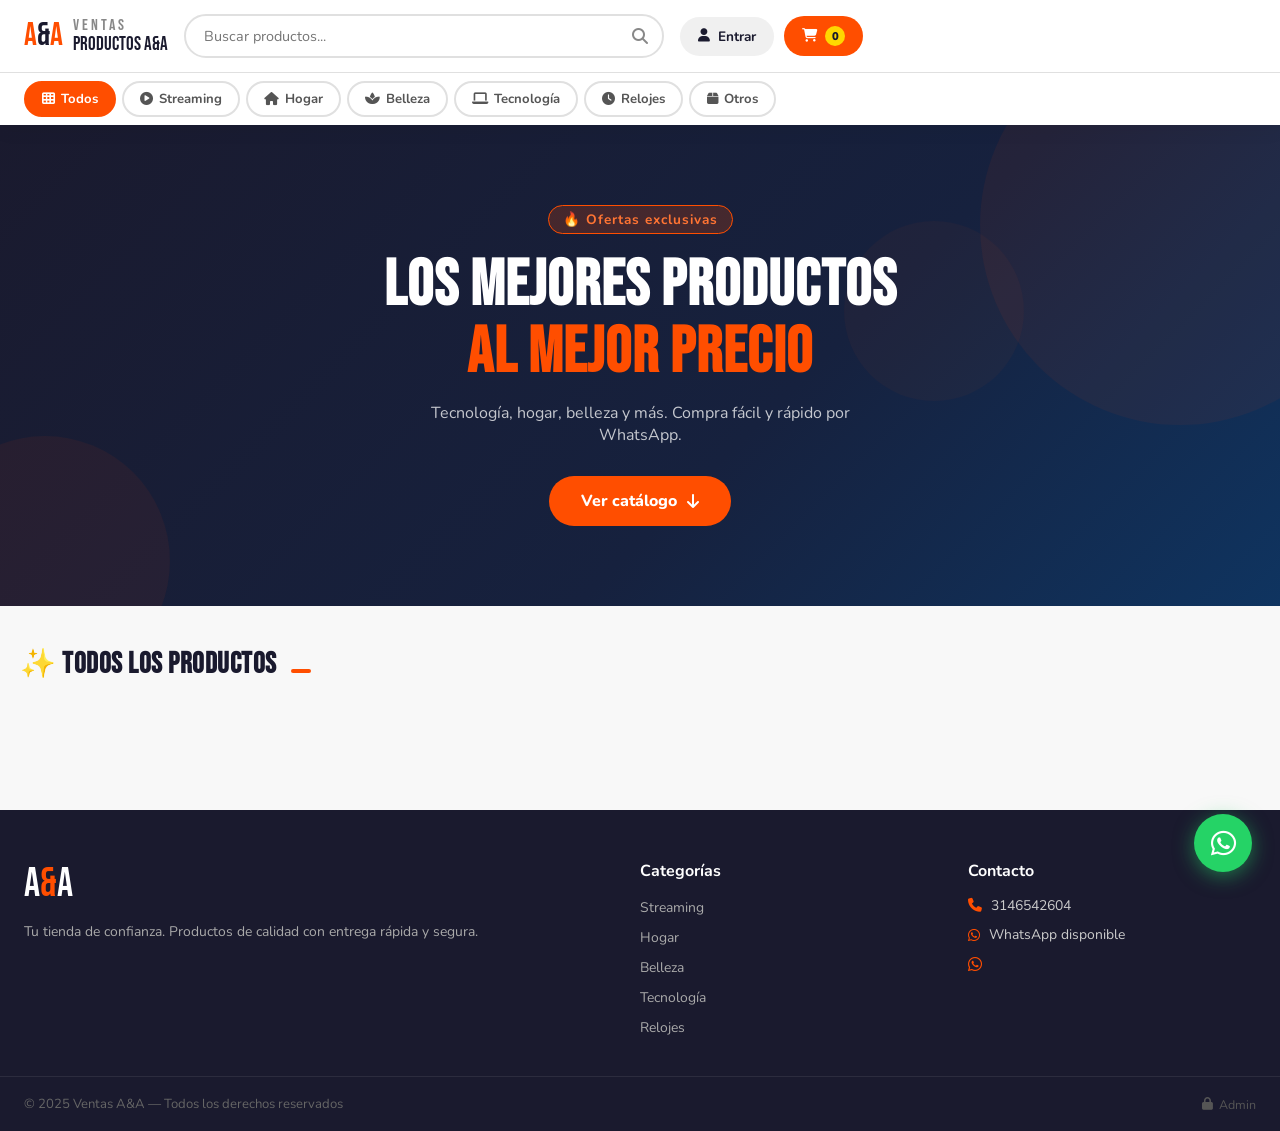
==== commit a98b3c6d: "quitar correo obligatorio" ====
--- a/index.html
+++ b/index.html
@@ -214,8 +214,8 @@
         </div>
       </div>
       <div class="form-row">
-        <label>Correo electrónico </label>
-        <input type="email" id="f-email" placeholder="correo@email.com" />
+        <label>Correo electrónico (opcional)</label>
+        <input type="email" id="f-email" placeholder="correo@email.com (opcional)" />
       </div>
       <div class="form-row">
         <label>Observaciones</label>
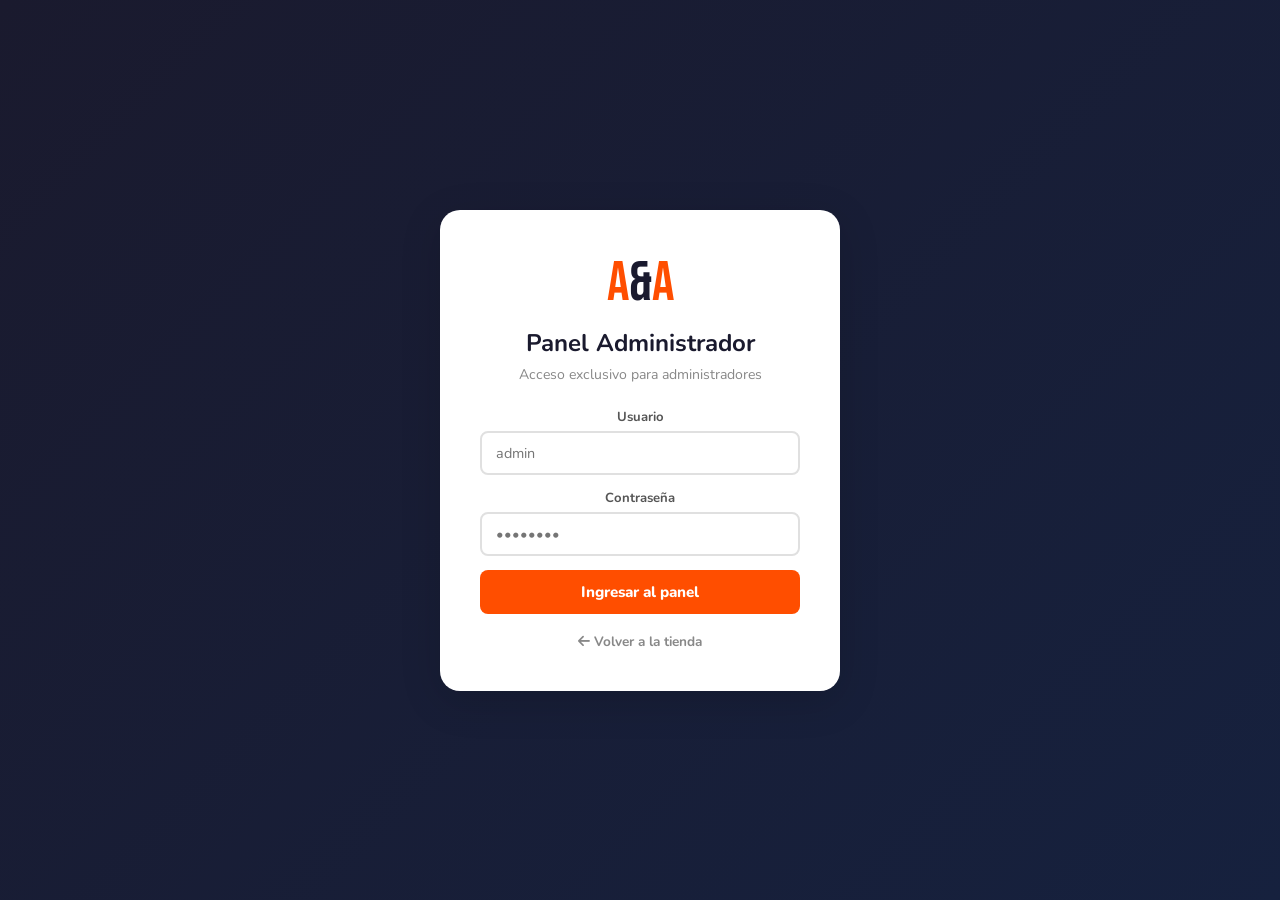
==== commit 7051f246: "restaurar index original" ====
--- a/index.html
+++ b/index.html
@@ -1,291 +1,219 @@
+
 <!DOCTYPE html>
 <html lang="es">
 <head>
   <meta charset="UTF-8" />
   <meta name="viewport" content="width=device-width, initial-scale=1.0" />
-  <title>VENTAS A&A - Tienda Online</title>
+  <title>Admin — Ventas A&A</title>
   <link rel="stylesheet" href="styles.css" />
   <link href="https://fonts.googleapis.com/css2?family=Bebas+Neue&family=Nunito:wght@400;600;700;800;900&display=swap" rel="stylesheet" />
   <link rel="stylesheet" href="https://cdnjs.cloudflare.com/ajax/libs/font-awesome/6.5.0/css/all.min.css" />
 </head>
-<body>
-
-<!-- TOAST NOTIFICATIONS -->
+<body class="admin-body">
+
 <div id="toast-container"></div>
 
-<!-- HEADER -->
-<header id="main-header">
-  <div class="header-top">
-    <div class="logo-area" onclick="goHome()">
-      <div id="logo-display">
-        <span class="logo-text">A<span class="logo-amp">&</span>A</span>
-      </div>
-      <div class="store-name">
-        <span class="store-title">VENTAS</span>
-        <span class="store-subtitle">Productos A&A</span>
-      </div>
-    </div>
-    <div class="header-search">
-      <input type="text" id="search-input" placeholder="Buscar productos..." oninput="filterProducts()" />
-      <i class="fas fa-search"></i>
-    </div>
-    <div class="header-actions">
-      <button class="btn-user" onclick="openUserModal()">
-        <i class="fas fa-user"></i>
-        <span id="user-label">Entrar</span>
-      </button>
-      <button class="btn-cart" onclick="openCart()">
-        <i class="fas fa-shopping-cart"></i>
-        <span class="cart-badge" id="cart-count">0</span>
-      </button>
-    </div>
-  </div>
-
-  <nav class="category-nav">
-    <button class="cat-btn active" data-cat="all" onclick="setCategory('all',this)">
-      <i class="fas fa-th"></i> Todos
-    </button>
-    <button class="cat-btn" data-cat="streaming" onclick="setCategory('streaming',this)">
-      <i class="fas fa-play-circle"></i> Streaming
-    </button>
-    <button class="cat-btn" data-cat="hogar" onclick="setCategory('hogar',this)">
-      <i class="fas fa-home"></i> Hogar
-    </button>
-    <button class="cat-btn" data-cat="belleza" onclick="setCategory('belleza',this)">
-      <i class="fas fa-spa"></i> Belleza
-    </button>
-    <button class="cat-btn" data-cat="tecnologia" onclick="setCategory('tecnologia',this)">
-      <i class="fas fa-laptop"></i> Tecnología
-    </button>
-    <button class="cat-btn" data-cat="relojes" onclick="setCategory('relojes',this)">
-      <i class="fas fa-clock"></i> Relojes
-    </button>
-    <button class="cat-btn" data-cat="otros" onclick="setCategory('otros',this)">
-      <i class="fas fa-box"></i> Otros
-    </button>
-  </nav>
-</header>
-
-<!-- HERO BANNER -->
-<section class="hero" id="hero-section">
-  <div class="hero-content">
-    <p class="hero-tag">🔥 Ofertas exclusivas</p>
-    <h1>Los mejores productos<br/><span>al mejor precio</span></h1>
-    <p class="hero-sub">Tecnología, hogar, belleza y más. Compra fácil y rápido por WhatsApp.</p>
-    <button class="hero-btn" onclick="scrollToCatalog()">Ver catálogo <i class="fas fa-arrow-down"></i></button>
-  </div>
-  <div class="hero-shapes">
-    <div class="shape s1"></div>
-    <div class="shape s2"></div>
-    <div class="shape s3"></div>
-  </div>
-</section>
-
-<!-- CATALOG -->
-<main class="catalog-section" id="catalog">
-  <div class="section-header">
-    <h2 id="catalog-title">✨ Todos los Productos</h2>
-    <span id="product-count" class="prod-count"></span>
-  </div>
-  <div class="products-grid" id="products-grid">
-    <!-- Products injected by JS -->
-  </div>
-  <div class="empty-state" id="empty-state" style="display:none;">
-    <i class="fas fa-search"></i>
-    <p>No se encontraron productos</p>
-  </div>
-</main>
-
-<!-- FOOTER -->
-<footer>
-  <div class="footer-inner">
-    <div class="footer-brand">
-      <div class="footer-logo">A<span>&</span>A</div>
-      <p>Tu tienda de confianza. Productos de calidad con entrega rápida y segura.</p>
-      <div class="social-links" id="social-links">
-        <!-- Injected by JS -->
-      </div>
-    </div>
-    <div class="footer-links">
-      <h4>Categorías</h4>
-      <ul>
-        <li><a href="#" onclick="setCategory('streaming'); return false;">Streaming</a></li>
-        <li><a href="#" onclick="setCategory('hogar'); return false;">Hogar</a></li>
-        <li><a href="#" onclick="setCategory('belleza'); return false;">Belleza</a></li>
-        <li><a href="#" onclick="setCategory('tecnologia'); return false;">Tecnología</a></li>
-        <li><a href="#" onclick="setCategory('relojes'); return false;">Relojes</a></li>
-      </ul>
-    </div>
-    <div class="footer-contact">
-      <h4>Contacto</h4>
-      <p><i class="fas fa-phone"></i> 3146542604</p>
-      <p><i class="fab fa-whatsapp"></i> WhatsApp disponible</p>
-      <a class="wa-float" href="https://wa.me/573146542604" target="_blank">
-        <i class="fab fa-whatsapp"></i>
-      </a>
-    </div>
-  </div>
-  <div class="footer-bottom">
-    <p>© 2025 Ventas A&A — Todos los derechos reservados</p>
-    <a href="admin.html" class="admin-link"><i class="fas fa-lock"></i> Admin</a>
-  </div>
-</footer>
-
-<!-- PRODUCT DETAIL MODAL -->
-<div class="modal-overlay" id="product-modal" onclick="closeProductModal(event)">
-  <div class="modal-box product-detail-box">
-    <button class="modal-close" onclick="closeProductModal()"><i class="fas fa-times"></i></button>
-    <div class="product-detail-grid">
-      <div class="product-detail-img">
-        <img id="modal-img" src="" alt="" />
-        <span class="modal-category-badge" id="modal-category"></span>
-      </div>
-      <div class="product-detail-info">
-        <h2 id="modal-name"></h2>
-        <p class="modal-price" id="modal-price"></p>
-        <p class="modal-desc" id="modal-desc"></p>
-        <div class="stock-info" id="modal-stock"></div>
-        <div class="qty-row">
-          <label>Cantidad:</label>
-          <div class="qty-control">
-            <button onclick="changeQty(-1)">−</button>
-            <span id="modal-qty">1</span>
-            <button onclick="changeQty(1)">+</button>
-          </div>
-        </div>
-        <button class="btn-add-cart" onclick="addToCartFromModal()">
-          <i class="fas fa-cart-plus"></i> Agregar al carrito
-        </button>
-        <button class="btn-wa-direct" onclick="buyDirectWhatsApp()">
-          <i class="fab fa-whatsapp"></i> Comprar por WhatsApp
-        </button>
-      </div>
-    </div>
+<!-- ADMIN LOGIN -->
+<div id="admin-login-screen" class="admin-login-screen">
+  <div class="admin-login-card">
+    <div class="admin-login-logo">A<span>&</span>A</div>
+    <h2>Panel Administrador</h2>
+    <p>Acceso exclusivo para administradores</p>
+    <div class="form-row">
+      <label>Usuario</label>
+      <input type="text" id="adm-user" placeholder="admin" />
+    </div>
+    <div class="form-row">
+      <label>Contraseña</label>
+      <input type="password" id="adm-pass" placeholder="••••••••" onkeydown="if(event.key==='Enter') adminLogin()" />
+    </div>
+    <button class="btn-primary-full" onclick="adminLogin()">Ingresar al panel</button>
+    <a href="index.html" class="back-store"><i class="fas fa-arrow-left"></i> Volver a la tienda</a>
   </div>
 </div>
 
-<!-- CART MODAL -->
-<div class="modal-overlay" id="cart-modal" onclick="closeCart(event)">
-  <div class="modal-box cart-box">
+<!-- ADMIN PANEL -->
+<div id="admin-panel" style="display:none;">
+  <aside class="admin-sidebar">
+    <div class="sidebar-logo" onclick="location.href='index.html'">
+      <span>A<em>&</em>A</span>
+      <small>Admin</small>
+    </div>
+    <nav class="sidebar-nav">
+      <button class="snav-btn active" onclick="adminTab('dashboard',this)"><i class="fas fa-chart-line"></i> Dashboard</button>
+      <button class="snav-btn" onclick="adminTab('products',this)"><i class="fas fa-box"></i> Productos</button>
+      <button class="snav-btn" onclick="adminTab('orders',this)"><i class="fas fa-receipt"></i> Pedidos</button>
+      <button class="snav-btn" onclick="adminTab('users',this)"><i class="fas fa-users"></i> Usuarios</button>
+      <button class="snav-btn" onclick="adminTab('settings',this)"><i class="fas fa-cog"></i> Ajustes</button>
+    </nav>
+    <button class="sidebar-logout" onclick="adminLogout()"><i class="fas fa-sign-out-alt"></i> Salir</button>
+  </aside>
+
+  <main class="admin-main">
+    <div class="admin-topbar">
+      <h1 id="admin-page-title">Dashboard</h1>
+      <span id="admin-user-display"><i class="fas fa-user-shield"></i> Administrador</span>
+    </div>
+
+    <!-- DASHBOARD -->
+    <div id="tab-dashboard" class="admin-tab active">
+      <div class="stats-grid">
+        <div class="stat-card">
+          <i class="fas fa-box"></i>
+          <div><strong id="stat-products">0</strong><span>Productos</span></div>
+        </div>
+        <div class="stat-card">
+          <i class="fas fa-receipt"></i>
+          <div><strong id="stat-orders">0</strong><span>Pedidos</span></div>
+        </div>
+        <div class="stat-card">
+          <i class="fas fa-users"></i>
+          <div><strong id="stat-users">0</strong><span>Usuarios</span></div>
+        </div>
+        <div class="stat-card">
+          <i class="fas fa-dollar-sign"></i>
+          <div><strong id="stat-revenue">$0</strong><span>Ingresos est.</span></div>
+        </div>
+      </div>
+      <div class="recent-section">
+        <h3>Productos con bajo stock</h3>
+        <div id="low-stock-list"></div>
+      </div>
+    </div>
+
+    <!-- PRODUCTS TAB -->
+    <div id="tab-products" class="admin-tab" style="display:none;">
+      <div class="tab-toolbar">
+        <button class="btn-add-product" onclick="openProductForm()">
+          <i class="fas fa-plus"></i> Agregar producto
+        </button>
+        <input type="text" id="admin-search" placeholder="Buscar producto..." oninput="renderAdminProducts()" />
+      </div>
+      <div id="admin-products-list"></div>
+    </div>
+
+    <!-- ORDERS TAB -->
+    <div id="tab-orders" class="admin-tab" style="display:none;">
+      <div id="orders-list"></div>
+    </div>
+
+    <!-- USERS TAB -->
+    <div id="tab-users" class="admin-tab" style="display:none;">
+      <div id="users-list"></div>
+    </div>
+
+    <!-- SETTINGS TAB -->
+    <div id="tab-settings" class="admin-tab" style="display:none;">
+      <div class="settings-grid">
+        <div class="settings-card">
+          <h3><i class="fas fa-image"></i> Logo de la tienda</h3>
+          <div class="logo-preview" id="logo-preview-admin"></div>
+          <label class="file-upload-label">
+            <i class="fas fa-upload"></i> Subir logo
+            <input type="file" accept="image/*" onchange="uploadLogo(this)" hidden />
+          </label>
+          <button class="btn-danger-sm" onclick="removeLogo()">Quitar logo</button>
+        </div>
+        <div class="settings-card">
+          <h3><i class="fas fa-share-alt"></i> Redes Sociales</h3>
+          <div class="form-row"><label>Facebook URL</label><input type="url" id="s-facebook" placeholder="https://facebook.com/..." /></div>
+          <div class="form-row"><label>Instagram URL</label><input type="url" id="s-instagram" placeholder="https://instagram.com/..." /></div>
+          <div class="form-row"><label>WhatsApp número</label><input type="text" id="s-whatsapp" placeholder="573146542604" /></div>
+          <div class="form-row"><label>TikTok URL</label><input type="url" id="s-tiktok" placeholder="https://tiktok.com/..." /></div>
+          <button class="btn-primary-full" onclick="saveSocials()">Guardar redes</button>
+        </div>
+        <div class="settings-card">
+          <h3><i class="fas fa-store"></i> Info de la tienda</h3>
+          <div class="form-row"><label>Nombre</label><input type="text" id="s-storename" placeholder="Ventas A&A" /></div>
+          <div class="form-row"><label>Descripción</label><textarea id="s-storedesc" rows="3" placeholder="Descripción breve..."></textarea></div>
+          <div class="form-row"><label>Correo contacto</label><input type="email" id="s-email" placeholder="contacto@email.com" /></div>
+          <button class="btn-primary-full" onclick="saveStoreInfo()">Guardar info</button>
+        </div>
+        <div class="settings-card">
+          <h3><i class="fas fa-lock"></i> Cambiar contraseña admin</h3>
+          <div class="form-row"><label>Contraseña actual</label><input type="password" id="s-oldpass" /></div>
+          <div class="form-row"><label>Nueva contraseña</label><input type="password" id="s-newpass" /></div>
+          <div class="form-row"><label>Confirmar</label><input type="password" id="s-confpass" /></div>
+          <button class="btn-primary-full" onclick="changeAdminPass()">Cambiar contraseña</button>
+        </div>
+      </div>
+    </div>
+  </main>
+</div>
+
+<!-- PRODUCT FORM MODAL -->
+<div class="modal-overlay" id="product-form-modal" onclick="closeProductForm(event)">
+  <div class="modal-box product-form-box">
     <div class="cart-header">
-      <h2><i class="fas fa-shopping-cart"></i> Mi Carrito</h2>
-      <button class="modal-close" onclick="closeCart()"><i class="fas fa-times"></i></button>
-    </div>
-    <div id="cart-items-list"></div>
-    <div class="cart-footer" id="cart-footer">
-      <div class="cart-total">
-        <span>Total:</span>
-        <strong id="cart-total-amount">$0</strong>
-      </div>
-      <button class="btn-checkout" onclick="openCheckout()">
-        <i class="fas fa-truck"></i> Proceder al pago
-      </button>
-      <button class="btn-clear-cart" onclick="clearCart()">
-        <i class="fas fa-trash"></i> Vaciar carrito
-      </button>
-    </div>
-  </div>
-</div>
-
-<!-- CHECKOUT MODAL -->
-<div class="modal-overlay" id="checkout-modal" onclick="closeCheckout(event)">
-  <div class="modal-box checkout-box">
-    <div class="cart-header">
-      <h2><i class="fas fa-truck"></i> Datos de envío</h2>
-      <button class="modal-close" onclick="closeCheckout()"><i class="fas fa-times"></i></button>
-    </div>
-    <form id="checkout-form" onsubmit="submitOrder(event)">
+      <h2 id="product-form-title"><i class="fas fa-box"></i> Agregar producto</h2>
+      <button class="modal-close" onclick="closeProductForm()"><i class="fas fa-times"></i></button>
+    </div>
+    <form id="product-form" onsubmit="saveProduct(event)">
+      <input type="hidden" id="pf-id" />
+      <div class="form-grid">
+        <div class="form-row">
+          <label>Nombre del producto *</label>
+          <input type="text" id="pf-name" required placeholder="Nombre del producto" />
+        </div>
+        <div class="form-row">
+          <label>Categoría *</label>
+          <select id="pf-category" required>
+            <option value="">Seleccionar...</option>
+            <option value="streaming">Streaming</option>
+            <option value="hogar">Hogar</option>
+            <option value="belleza">Belleza</option>
+            <option value="tecnologia">Tecnología</option>
+            <option value="relojes">Relojes</option>
+            <option value="otros">Otros</option>
+          </select>
+        </div>
+      </div>
+      <div class="form-grid">
+        <div class="form-row">
+          <label>Precio (COP) *</label>
+          <input type="number" id="pf-price" required placeholder="0" min="0" />
+        </div>
+        <div class="form-row">
+          <label>Precio anterior (tachado)</label>
+          <input type="number" id="pf-oldprice" placeholder="0" min="0" />
+        </div>
+        <div class="form-row">
+          <label>Stock *</label>
+          <input type="number" id="pf-stock" required placeholder="10" min="0" />
+        </div>
+      </div>
       <div class="form-row">
-        <label>Nombre completo *</label>
-        <input type="text" id="f-name" placeholder="Tu nombre completo" required />
+        <label>Descripción</label>
+        <textarea id="pf-desc" rows="3" placeholder="Descripción del producto..."></textarea>
       </div>
       <div class="form-row">
-        <label>Dirección *</label>
-        <input type="text" id="f-address" placeholder="Dirección de entrega" required />
-      </div>
-      <div class="form-grid">
-        <div class="form-row">
-          <label>Ciudad *</label>
-          <input type="text" id="f-city" placeholder="Ciudad" required />
-        </div>
-        <div class="form-row">
-          <label>Teléfono *</label>
-          <input type="tel" id="f-phone" placeholder="Número de teléfono" required />
-        </div>
-      </div>
+        <label>Imagen del producto</label>
+        <div class="img-upload-area">
+          <label class="file-upload-label">
+            <i class="fas fa-image"></i> Seleccionar imagen
+            <input type="file" accept="image/*" onchange="previewProductImg(this)" hidden />
+          </label>
+          <span style="font-size:.8rem;color:var(--gray);">o ingresa URL:</span>
+          <input type="url" id="pf-imgurl" placeholder="https://..." oninput="previewImgUrl(this.value)" />
+          <div class="img-preview-box">
+            <img id="pf-img-preview" src="" alt="" style="display:none;" />
+          </div>
+        </div>
+      </div>
+      <input type="hidden" id="pf-img-data" />
       <div class="form-row">
-        <label>Correo electrónico (opcional)</label>
-        <input type="email" id="f-email" placeholder="correo@email.com (opcional)" />
-      </div>
-      <div class="form-row">
-        <label>Observaciones</label>
-        <textarea id="f-notes" placeholder="Instrucciones especiales, referencias, etc." rows="3"></textarea>
-      </div>
-      <div class="checkout-summary" id="checkout-summary"></div>
-      <button type="submit" class="btn-wa-order">
-        <i class="fab fa-whatsapp"></i> Confirmar pedido por WhatsApp
+        <label>
+          <input type="checkbox" id="pf-featured" /> Producto destacado
+        </label>
+      </div>
+      <button type="submit" class="btn-primary-full">
+        <i class="fas fa-save"></i> Guardar producto
       </button>
     </form>
   </div>
 </div>
 
-<!-- USER MODAL -->
-<div class="modal-overlay" id="user-modal" onclick="closeUserModal(event)">
-  <div class="modal-box user-box">
-    <button class="modal-close" onclick="closeUserModal()"><i class="fas fa-times"></i></button>
-    <div class="user-tabs">
-      <button class="utab active" id="tab-login" onclick="switchUserTab('login')">Iniciar sesión</button>
-      <button class="utab" id="tab-register" onclick="switchUserTab('register')">Registrarse</button>
-    </div>
-    <!-- Login -->
-    <div id="login-form-section">
-      <h3>Bienvenido de vuelta</h3>
-      <div class="form-row">
-        <label>Usuario o Correo</label>
-        <input type="text" id="login-user" placeholder="usuario o correo" />
-      </div>
-      <div class="form-row">
-        <label>Contraseña</label>
-        <input type="password" id="login-pass" placeholder="contraseña" />
-      </div>
-      <button class="btn-primary-full" onclick="doLogin()">Entrar</button>
-    </div>
-    <!-- Register -->
-    <div id="register-form-section" style="display:none;">
-      <h3>Crear cuenta</h3>
-      <div class="form-row">
-        <label>Nombre completo</label>
-        <input type="text" id="reg-name" placeholder="Tu nombre" />
-      </div>
-      <div class="form-row">
-        <label>Usuario</label>
-        <input type="text" id="reg-user" placeholder="nombre de usuario" />
-      </div>
-      <div class="form-row">
-        <label>Correo</label>
-        <input type="email" id="reg-email" placeholder="correo@email.com" />
-      </div>
-      <div class="form-row">
-        <label>Contraseña</label>
-        <input type="password" id="reg-pass" placeholder="mínimo 6 caracteres" />
-      </div>
-      <button class="btn-primary-full" onclick="doRegister()">Crear cuenta</button>
-    </div>
-    <!-- Logged in -->
-    <div id="logged-section" style="display:none;">
-      <div class="logged-avatar"><i class="fas fa-user-circle"></i></div>
-      <h3 id="logged-name">Hola!</h3>
-      <p id="logged-email-display" style="color:var(--gray); font-size:.85rem;"></p>
-      <button class="btn-primary-full" onclick="doLogout()">Cerrar sesión</button>
-    </div>
-  </div>
-</div>
-
-<!-- WhatsApp Float Button -->
-<a class="whatsapp-fab" href="https://wa.me/573146542604?text=Hola!%20Quiero%20información%20sobre%20sus%20productos." target="_blank" title="Contáctanos por WhatsApp">
-  <i class="fab fa-whatsapp"></i>
-</a>
-
 <script src="script.js"></script>
+<script src="admin.js"></script>
 </body>
 </html>
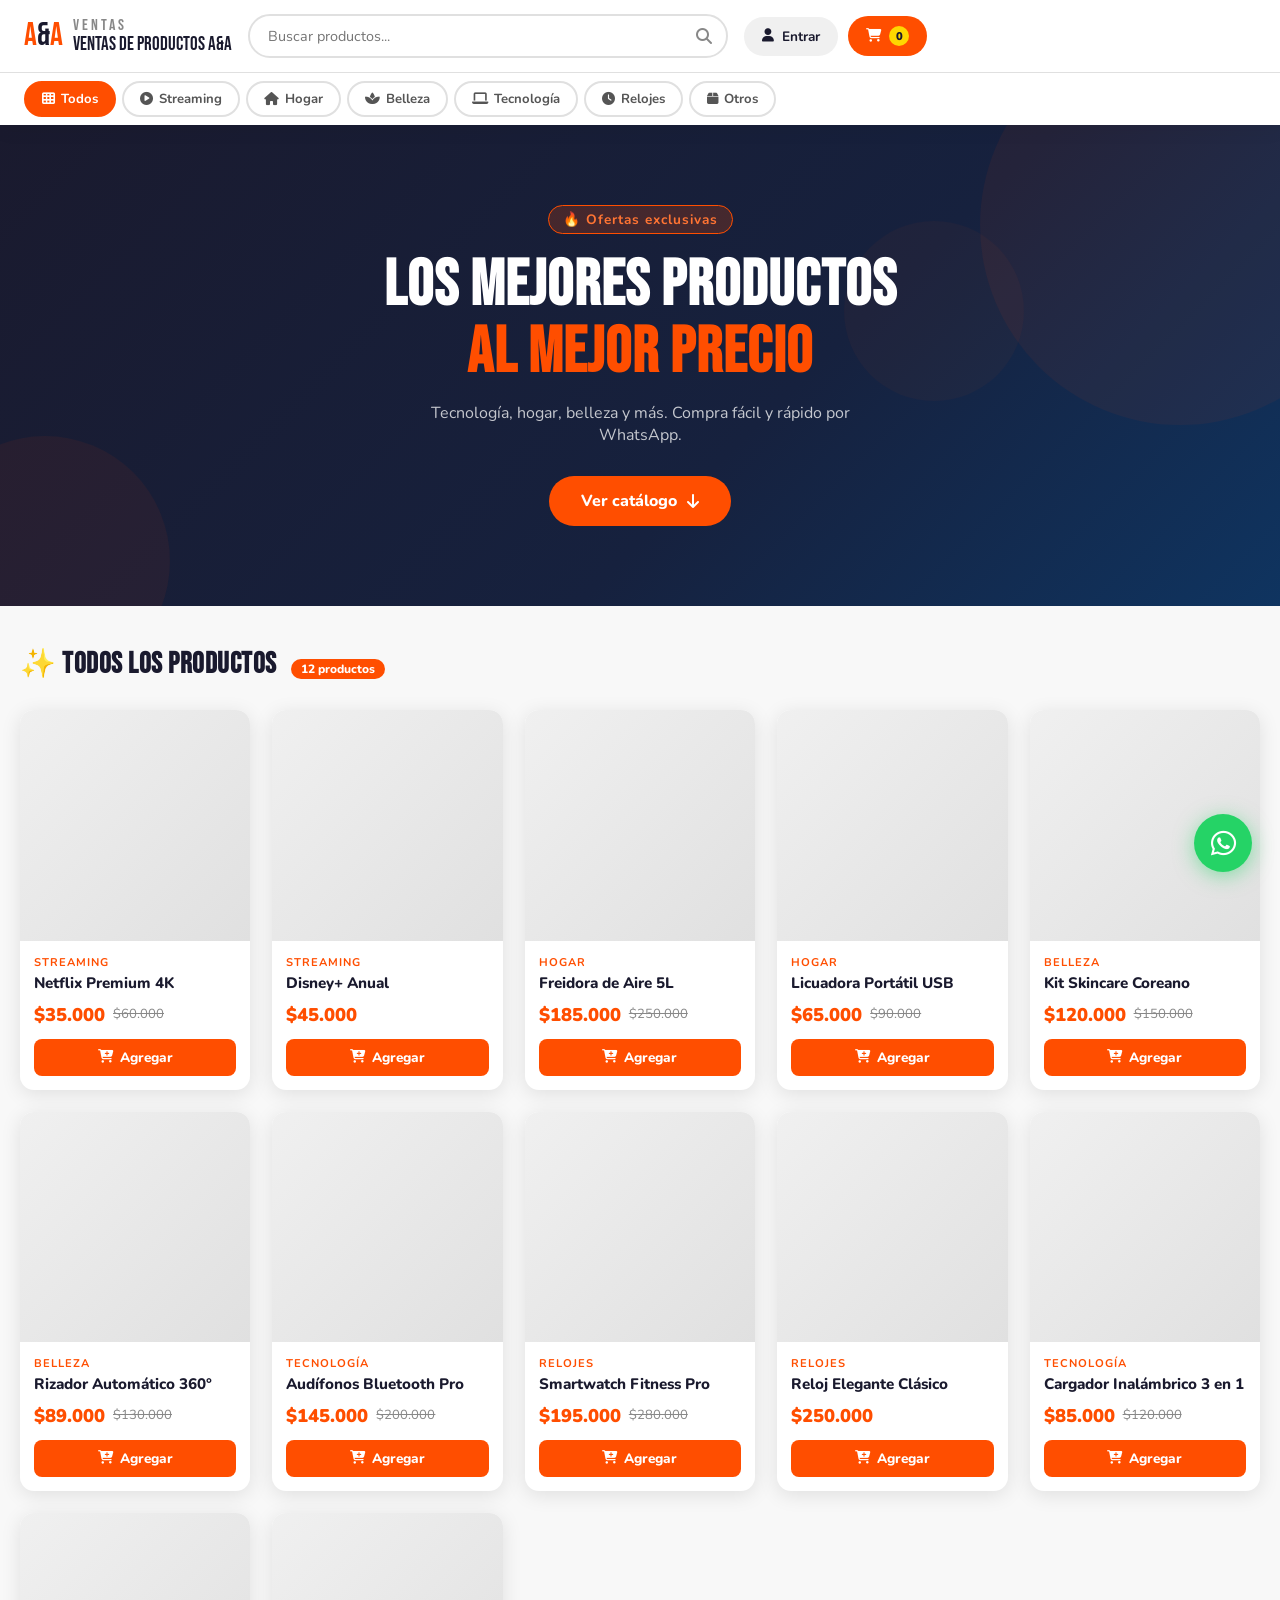
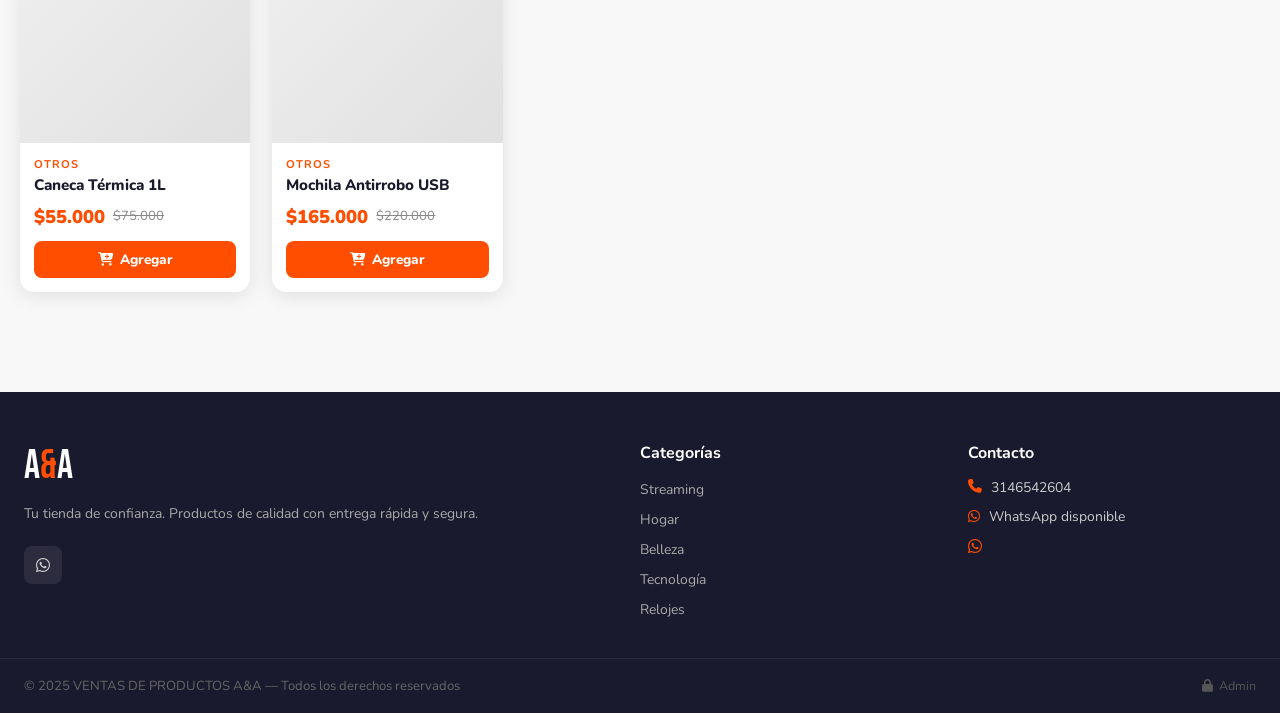
==== commit 49018142: "agregar envio y correo opcional index.html" ====
--- a/index.html
+++ b/index.html
@@ -1,219 +1,291 @@
-
 <!DOCTYPE html>
 <html lang="es">
 <head>
   <meta charset="UTF-8" />
   <meta name="viewport" content="width=device-width, initial-scale=1.0" />
-  <title>Admin — Ventas A&A</title>
+  <title>VENTAS DE PRODUCTOS A&A - Tienda Online</title>
   <link rel="stylesheet" href="styles.css" />
   <link href="https://fonts.googleapis.com/css2?family=Bebas+Neue&family=Nunito:wght@400;600;700;800;900&display=swap" rel="stylesheet" />
   <link rel="stylesheet" href="https://cdnjs.cloudflare.com/ajax/libs/font-awesome/6.5.0/css/all.min.css" />
 </head>
-<body class="admin-body">
-
+<body>
+
+<!-- TOAST NOTIFICATIONS -->
 <div id="toast-container"></div>
 
-<!-- ADMIN LOGIN -->
-<div id="admin-login-screen" class="admin-login-screen">
-  <div class="admin-login-card">
-    <div class="admin-login-logo">A<span>&</span>A</div>
-    <h2>Panel Administrador</h2>
-    <p>Acceso exclusivo para administradores</p>
-    <div class="form-row">
-      <label>Usuario</label>
-      <input type="text" id="adm-user" placeholder="admin" />
-    </div>
-    <div class="form-row">
-      <label>Contraseña</label>
-      <input type="password" id="adm-pass" placeholder="••••••••" onkeydown="if(event.key==='Enter') adminLogin()" />
-    </div>
-    <button class="btn-primary-full" onclick="adminLogin()">Ingresar al panel</button>
-    <a href="index.html" class="back-store"><i class="fas fa-arrow-left"></i> Volver a la tienda</a>
-  </div>
-</div>
-
-<!-- ADMIN PANEL -->
-<div id="admin-panel" style="display:none;">
-  <aside class="admin-sidebar">
-    <div class="sidebar-logo" onclick="location.href='index.html'">
-      <span>A<em>&</em>A</span>
-      <small>Admin</small>
-    </div>
-    <nav class="sidebar-nav">
-      <button class="snav-btn active" onclick="adminTab('dashboard',this)"><i class="fas fa-chart-line"></i> Dashboard</button>
-      <button class="snav-btn" onclick="adminTab('products',this)"><i class="fas fa-box"></i> Productos</button>
-      <button class="snav-btn" onclick="adminTab('orders',this)"><i class="fas fa-receipt"></i> Pedidos</button>
-      <button class="snav-btn" onclick="adminTab('users',this)"><i class="fas fa-users"></i> Usuarios</button>
-      <button class="snav-btn" onclick="adminTab('settings',this)"><i class="fas fa-cog"></i> Ajustes</button>
-    </nav>
-    <button class="sidebar-logout" onclick="adminLogout()"><i class="fas fa-sign-out-alt"></i> Salir</button>
-  </aside>
-
-  <main class="admin-main">
-    <div class="admin-topbar">
-      <h1 id="admin-page-title">Dashboard</h1>
-      <span id="admin-user-display"><i class="fas fa-user-shield"></i> Administrador</span>
-    </div>
-
-    <!-- DASHBOARD -->
-    <div id="tab-dashboard" class="admin-tab active">
-      <div class="stats-grid">
-        <div class="stat-card">
-          <i class="fas fa-box"></i>
-          <div><strong id="stat-products">0</strong><span>Productos</span></div>
+<!-- HEADER -->
+<header id="main-header">
+  <div class="header-top">
+    <div class="logo-area" onclick="goHome()">
+      <div id="logo-display">
+        <span class="logo-text">A<span class="logo-amp">&</span>A</span>
+      </div>
+      <div class="store-name">
+        <span class="store-title">VENTAS</span>
+        <span class="store-subtitle">VENTAS DE PRODUCTOS A&A</span>
+      </div>
+    </div>
+    <div class="header-search">
+      <input type="text" id="search-input" placeholder="Buscar productos..." oninput="filterProducts()" />
+      <i class="fas fa-search"></i>
+    </div>
+    <div class="header-actions">
+      <button class="btn-user" onclick="openUserModal()">
+        <i class="fas fa-user"></i>
+        <span id="user-label">Entrar</span>
+      </button>
+      <button class="btn-cart" onclick="openCart()">
+        <i class="fas fa-shopping-cart"></i>
+        <span class="cart-badge" id="cart-count">0</span>
+      </button>
+    </div>
+  </div>
+
+  <nav class="category-nav">
+    <button class="cat-btn active" data-cat="all" onclick="setCategory('all',this)">
+      <i class="fas fa-th"></i> Todos
+    </button>
+    <button class="cat-btn" data-cat="streaming" onclick="setCategory('streaming',this)">
+      <i class="fas fa-play-circle"></i> Streaming
+    </button>
+    <button class="cat-btn" data-cat="hogar" onclick="setCategory('hogar',this)">
+      <i class="fas fa-home"></i> Hogar
+    </button>
+    <button class="cat-btn" data-cat="belleza" onclick="setCategory('belleza',this)">
+      <i class="fas fa-spa"></i> Belleza
+    </button>
+    <button class="cat-btn" data-cat="tecnologia" onclick="setCategory('tecnologia',this)">
+      <i class="fas fa-laptop"></i> Tecnología
+    </button>
+    <button class="cat-btn" data-cat="relojes" onclick="setCategory('relojes',this)">
+      <i class="fas fa-clock"></i> Relojes
+    </button>
+    <button class="cat-btn" data-cat="otros" onclick="setCategory('otros',this)">
+      <i class="fas fa-box"></i> Otros
+    </button>
+  </nav>
+</header>
+
+<!-- HERO BANNER -->
+<section class="hero" id="hero-section">
+  <div class="hero-content">
+    <p class="hero-tag">🔥 Ofertas exclusivas</p>
+    <h1>Los mejores productos<br/><span>al mejor precio</span></h1>
+    <p class="hero-sub">Tecnología, hogar, belleza y más. Compra fácil y rápido por WhatsApp.</p>
+    <button class="hero-btn" onclick="scrollToCatalog()">Ver catálogo <i class="fas fa-arrow-down"></i></button>
+  </div>
+  <div class="hero-shapes">
+    <div class="shape s1"></div>
+    <div class="shape s2"></div>
+    <div class="shape s3"></div>
+  </div>
+</section>
+
+<!-- CATALOG -->
+<main class="catalog-section" id="catalog">
+  <div class="section-header">
+    <h2 id="catalog-title">✨ Todos los Productos</h2>
+    <span id="product-count" class="prod-count"></span>
+  </div>
+  <div class="products-grid" id="products-grid">
+    <!-- Products injected by JS -->
+  </div>
+  <div class="empty-state" id="empty-state" style="display:none;">
+    <i class="fas fa-search"></i>
+    <p>No se encontraron productos</p>
+  </div>
+</main>
+
+<!-- FOOTER -->
+<footer>
+  <div class="footer-inner">
+    <div class="footer-brand">
+      <div class="footer-logo">A<span>&</span>A</div>
+      <p>Tu tienda de confianza. Productos de calidad con entrega rápida y segura.</p>
+      <div class="social-links" id="social-links">
+        <!-- Injected by JS -->
+      </div>
+    </div>
+    <div class="footer-links">
+      <h4>Categorías</h4>
+      <ul>
+        <li><a href="#" onclick="setCategory('streaming'); return false;">Streaming</a></li>
+        <li><a href="#" onclick="setCategory('hogar'); return false;">Hogar</a></li>
+        <li><a href="#" onclick="setCategory('belleza'); return false;">Belleza</a></li>
+        <li><a href="#" onclick="setCategory('tecnologia'); return false;">Tecnología</a></li>
+        <li><a href="#" onclick="setCategory('relojes'); return false;">Relojes</a></li>
+      </ul>
+    </div>
+    <div class="footer-contact">
+      <h4>Contacto</h4>
+      <p><i class="fas fa-phone"></i> 3146542604</p>
+      <p><i class="fab fa-whatsapp"></i> WhatsApp disponible</p>
+      <a class="wa-float" href="https://wa.me/573146542604" target="_blank">
+        <i class="fab fa-whatsapp"></i>
+      </a>
+    </div>
+  </div>
+  <div class="footer-bottom">
+    <p>© 2025 VENTAS DE PRODUCTOS A&A — Todos los derechos reservados</p>
+    <a href="admin.html" class="admin-link"><i class="fas fa-lock"></i> Admin</a>
+  </div>
+</footer>
+
+<!-- PRODUCT DETAIL MODAL -->
+<div class="modal-overlay" id="product-modal" onclick="closeProductModal(event)">
+  <div class="modal-box product-detail-box">
+    <button class="modal-close" onclick="closeProductModal()"><i class="fas fa-times"></i></button>
+    <div class="product-detail-grid">
+      <div class="product-detail-img">
+        <img id="modal-img" src="" alt="" />
+        <span class="modal-category-badge" id="modal-category"></span>
+      </div>
+      <div class="product-detail-info">
+        <h2 id="modal-name"></h2>
+        <p class="modal-price" id="modal-price"></p>
+        <p class="modal-desc" id="modal-desc"></p>
+        <div class="stock-info" id="modal-stock"></div>
+        <div class="qty-row">
+          <label>Cantidad:</label>
+          <div class="qty-control">
+            <button onclick="changeQty(-1)">−</button>
+            <span id="modal-qty">1</span>
+            <button onclick="changeQty(1)">+</button>
+          </div>
         </div>
-        <div class="stat-card">
-          <i class="fas fa-receipt"></i>
-          <div><strong id="stat-orders">0</strong><span>Pedidos</span></div>
-        </div>
-        <div class="stat-card">
-          <i class="fas fa-users"></i>
-          <div><strong id="stat-users">0</strong><span>Usuarios</span></div>
-        </div>
-        <div class="stat-card">
-          <i class="fas fa-dollar-sign"></i>
-          <div><strong id="stat-revenue">$0</strong><span>Ingresos est.</span></div>
-        </div>
-      </div>
-      <div class="recent-section">
-        <h3>Productos con bajo stock</h3>
-        <div id="low-stock-list"></div>
-      </div>
-    </div>
-
-    <!-- PRODUCTS TAB -->
-    <div id="tab-products" class="admin-tab" style="display:none;">
-      <div class="tab-toolbar">
-        <button class="btn-add-product" onclick="openProductForm()">
-          <i class="fas fa-plus"></i> Agregar producto
+        <button class="btn-add-cart" onclick="addToCartFromModal()">
+          <i class="fas fa-cart-plus"></i> Agregar al carrito
         </button>
-        <input type="text" id="admin-search" placeholder="Buscar producto..." oninput="renderAdminProducts()" />
-      </div>
-      <div id="admin-products-list"></div>
-    </div>
-
-    <!-- ORDERS TAB -->
-    <div id="tab-orders" class="admin-tab" style="display:none;">
-      <div id="orders-list"></div>
-    </div>
-
-    <!-- USERS TAB -->
-    <div id="tab-users" class="admin-tab" style="display:none;">
-      <div id="users-list"></div>
-    </div>
-
-    <!-- SETTINGS TAB -->
-    <div id="tab-settings" class="admin-tab" style="display:none;">
-      <div class="settings-grid">
-        <div class="settings-card">
-          <h3><i class="fas fa-image"></i> Logo de la tienda</h3>
-          <div class="logo-preview" id="logo-preview-admin"></div>
-          <label class="file-upload-label">
-            <i class="fas fa-upload"></i> Subir logo
-            <input type="file" accept="image/*" onchange="uploadLogo(this)" hidden />
-          </label>
-          <button class="btn-danger-sm" onclick="removeLogo()">Quitar logo</button>
-        </div>
-        <div class="settings-card">
-          <h3><i class="fas fa-share-alt"></i> Redes Sociales</h3>
-          <div class="form-row"><label>Facebook URL</label><input type="url" id="s-facebook" placeholder="https://facebook.com/..." /></div>
-          <div class="form-row"><label>Instagram URL</label><input type="url" id="s-instagram" placeholder="https://instagram.com/..." /></div>
-          <div class="form-row"><label>WhatsApp número</label><input type="text" id="s-whatsapp" placeholder="573146542604" /></div>
-          <div class="form-row"><label>TikTok URL</label><input type="url" id="s-tiktok" placeholder="https://tiktok.com/..." /></div>
-          <button class="btn-primary-full" onclick="saveSocials()">Guardar redes</button>
-        </div>
-        <div class="settings-card">
-          <h3><i class="fas fa-store"></i> Info de la tienda</h3>
-          <div class="form-row"><label>Nombre</label><input type="text" id="s-storename" placeholder="Ventas A&A" /></div>
-          <div class="form-row"><label>Descripción</label><textarea id="s-storedesc" rows="3" placeholder="Descripción breve..."></textarea></div>
-          <div class="form-row"><label>Correo contacto</label><input type="email" id="s-email" placeholder="contacto@email.com" /></div>
-          <button class="btn-primary-full" onclick="saveStoreInfo()">Guardar info</button>
-        </div>
-        <div class="settings-card">
-          <h3><i class="fas fa-lock"></i> Cambiar contraseña admin</h3>
-          <div class="form-row"><label>Contraseña actual</label><input type="password" id="s-oldpass" /></div>
-          <div class="form-row"><label>Nueva contraseña</label><input type="password" id="s-newpass" /></div>
-          <div class="form-row"><label>Confirmar</label><input type="password" id="s-confpass" /></div>
-          <button class="btn-primary-full" onclick="changeAdminPass()">Cambiar contraseña</button>
-        </div>
-      </div>
-    </div>
-  </main>
-</div>
-
-<!-- PRODUCT FORM MODAL -->
-<div class="modal-overlay" id="product-form-modal" onclick="closeProductForm(event)">
-  <div class="modal-box product-form-box">
+        <button class="btn-wa-direct" onclick="buyDirectWhatsApp()">
+          <i class="fab fa-whatsapp"></i> Comprar por WhatsApp
+        </button>
+      </div>
+    </div>
+  </div>
+</div>
+
+<!-- CART MODAL -->
+<div class="modal-overlay" id="cart-modal" onclick="closeCart(event)">
+  <div class="modal-box cart-box">
     <div class="cart-header">
-      <h2 id="product-form-title"><i class="fas fa-box"></i> Agregar producto</h2>
-      <button class="modal-close" onclick="closeProductForm()"><i class="fas fa-times"></i></button>
-    </div>
-    <form id="product-form" onsubmit="saveProduct(event)">
-      <input type="hidden" id="pf-id" />
+      <h2><i class="fas fa-shopping-cart"></i> Mi Carrito</h2>
+      <button class="modal-close" onclick="closeCart()"><i class="fas fa-times"></i></button>
+    </div>
+    <div id="cart-items-list"></div>
+    <div class="cart-footer" id="cart-footer">
+      <div class="cart-total">
+        <span>Total:</span>
+        <strong id="cart-total-amount">$0</strong>
+      </div>
+      <button class="btn-checkout" onclick="openCheckout()">
+        <i class="fas fa-truck"></i> Proceder al pago
+      </button>
+      <button class="btn-clear-cart" onclick="clearCart()">
+        <i class="fas fa-trash"></i> Vaciar carrito
+      </button>
+    </div>
+  </div>
+</div>
+
+<!-- CHECKOUT MODAL -->
+<div class="modal-overlay" id="checkout-modal" onclick="closeCheckout(event)">
+  <div class="modal-box checkout-box">
+    <div class="cart-header">
+      <h2><i class="fas fa-truck"></i> Datos de envío</h2>
+      <button class="modal-close" onclick="closeCheckout()"><i class="fas fa-times"></i></button>
+    </div>
+    <form id="checkout-form" onsubmit="submitOrder(event)">
+      <div class="form-row">
+        <label>Nombre completo *</label>
+        <input type="text" id="f-name" placeholder="Tu nombre completo" required />
+      </div>
+      <div class="form-row">
+        <label>Dirección *</label>
+        <input type="text" id="f-address" placeholder="Dirección de entrega" required />
+      </div>
       <div class="form-grid">
         <div class="form-row">
-          <label>Nombre del producto *</label>
-          <input type="text" id="pf-name" required placeholder="Nombre del producto" />
+          <label>Ciudad *</label>
+          <input type="text" id="f-city" placeholder="Ciudad" required />
         </div>
         <div class="form-row">
-          <label>Categoría *</label>
-          <select id="pf-category" required>
-            <option value="">Seleccionar...</option>
-            <option value="streaming">Streaming</option>
-            <option value="hogar">Hogar</option>
-            <option value="belleza">Belleza</option>
-            <option value="tecnologia">Tecnología</option>
-            <option value="relojes">Relojes</option>
-            <option value="otros">Otros</option>
-          </select>
+          <label>Teléfono *</label>
+          <input type="tel" id="f-phone" placeholder="Número de teléfono" required />
         </div>
       </div>
-      <div class="form-grid">
-        <div class="form-row">
-          <label>Precio (COP) *</label>
-          <input type="number" id="pf-price" required placeholder="0" min="0" />
-        </div>
-        <div class="form-row">
-          <label>Precio anterior (tachado)</label>
-          <input type="number" id="pf-oldprice" placeholder="0" min="0" />
-        </div>
-        <div class="form-row">
-          <label>Stock *</label>
-          <input type="number" id="pf-stock" required placeholder="10" min="0" />
-        </div>
-      </div>
-      <div class="form-row">
-        <label>Descripción</label>
-        <textarea id="pf-desc" rows="3" placeholder="Descripción del producto..."></textarea>
-      </div>
-      <div class="form-row">
-        <label>Imagen del producto</label>
-        <div class="img-upload-area">
-          <label class="file-upload-label">
-            <i class="fas fa-image"></i> Seleccionar imagen
-            <input type="file" accept="image/*" onchange="previewProductImg(this)" hidden />
-          </label>
-          <span style="font-size:.8rem;color:var(--gray);">o ingresa URL:</span>
-          <input type="url" id="pf-imgurl" placeholder="https://..." oninput="previewImgUrl(this.value)" />
-          <div class="img-preview-box">
-            <img id="pf-img-preview" src="" alt="" style="display:none;" />
-          </div>
-        </div>
-      </div>
-      <input type="hidden" id="pf-img-data" />
-      <div class="form-row">
-        <label>
-          <input type="checkbox" id="pf-featured" /> Producto destacado
-        </label>
-      </div>
-      <button type="submit" class="btn-primary-full">
-        <i class="fas fa-save"></i> Guardar producto
+      <div class="form-row">
+        <label>Correo electrónico (opcional)</label>
+        <input type="email" id="f-email" placeholder="correo@email.com" />
+      </div>
+      <div class="form-row">
+        <label>Observaciones</label>
+        <textarea id="f-notes" placeholder="Instrucciones especiales, referencias, etc." rows="3"></textarea>
+      </div>
+      <div class="checkout-summary" id="checkout-summary"></div>
+      <button type="submit" class="btn-wa-order">
+        <i class="fab fa-whatsapp"></i> Confirmar pedido por WhatsApp
       </button>
     </form>
   </div>
 </div>
 
+<!-- USER MODAL -->
+<div class="modal-overlay" id="user-modal" onclick="closeUserModal(event)">
+  <div class="modal-box user-box">
+    <button class="modal-close" onclick="closeUserModal()"><i class="fas fa-times"></i></button>
+    <div class="user-tabs">
+      <button class="utab active" id="tab-login" onclick="switchUserTab('login')">Iniciar sesión</button>
+      <button class="utab" id="tab-register" onclick="switchUserTab('register')">Registrarse</button>
+    </div>
+    <!-- Login -->
+    <div id="login-form-section">
+      <h3>Bienvenido de vuelta</h3>
+      <div class="form-row">
+        <label>Usuario o Correo</label>
+        <input type="text" id="login-user" placeholder="usuario o correo" />
+      </div>
+      <div class="form-row">
+        <label>Contraseña</label>
+        <input type="password" id="login-pass" placeholder="contraseña" />
+      </div>
+      <button class="btn-primary-full" onclick="doLogin()">Entrar</button>
+    </div>
+    <!-- Register -->
+    <div id="register-form-section" style="display:none;">
+      <h3>Crear cuenta</h3>
+      <div class="form-row">
+        <label>Nombre completo</label>
+        <input type="text" id="reg-name" placeholder="Tu nombre" />
+      </div>
+      <div class="form-row">
+        <label>Usuario</label>
+        <input type="text" id="reg-user" placeholder="nombre de usuario" />
+      </div>
+      <div class="form-row">
+        <label>Correo</label>
+        <input type="email" id="reg-email" placeholder="correo@email.com" />
+      </div>
+      <div class="form-row">
+        <label>Contraseña</label>
+        <input type="password" id="reg-pass" placeholder="mínimo 6 caracteres" />
+      </div>
+      <button class="btn-primary-full" onclick="doRegister()">Crear cuenta</button>
+    </div>
+    <!-- Logged in -->
+    <div id="logged-section" style="display:none;">
+      <div class="logged-avatar"><i class="fas fa-user-circle"></i></div>
+      <h3 id="logged-name">Hola!</h3>
+      <p id="logged-email-display" style="color:var(--gray); font-size:.85rem;"></p>
+      <button class="btn-primary-full" onclick="doLogout()">Cerrar sesión</button>
+    </div>
+  </div>
+</div>
+
+<!-- WhatsApp Float Button -->
+<a class="whatsapp-fab" href="https://wa.me/573146542604?text=Hola!%20Quiero%20información%20sobre%20sus%20productos." target="_blank" title="Contáctanos por WhatsApp">
+  <i class="fab fa-whatsapp"></i>
+</a>
+
 <script src="script.js"></script>
-<script src="admin.js"></script>
 </body>
 </html>
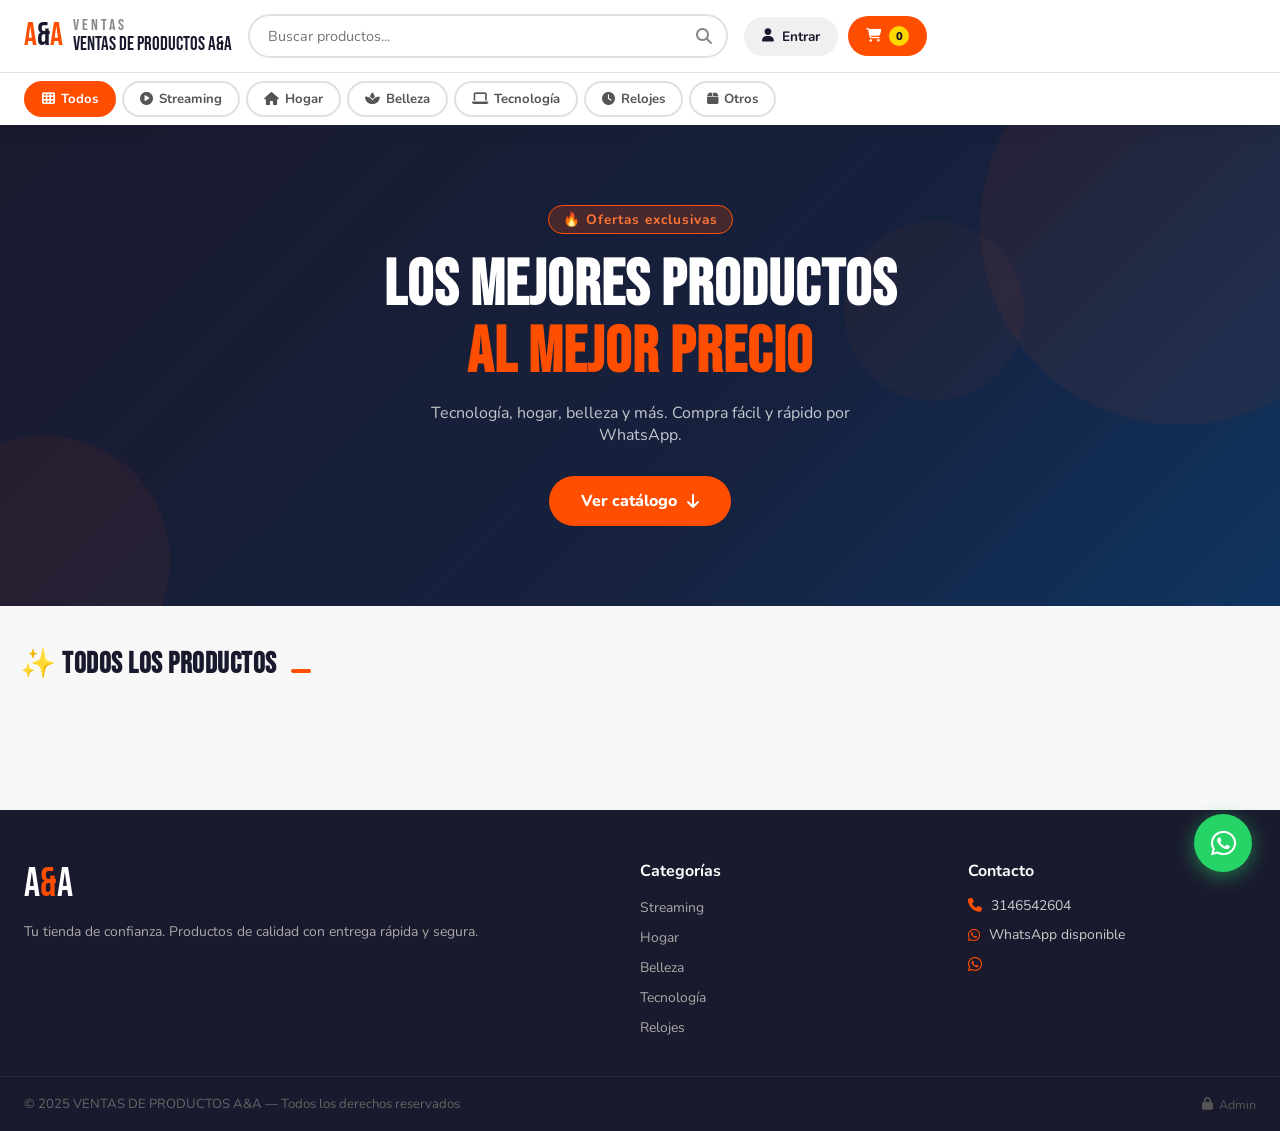
==== commit 00d854d1: "Nuva actualizacion de base de datos Firebase" ====
--- a/index.html
+++ b/index.html
@@ -286,6 +286,6 @@
   <i class="fab fa-whatsapp"></i>
 </a>
 
-<script src="script.js"></script>
+<script type="module" src="script.js"></script>
 </body>
 </html>
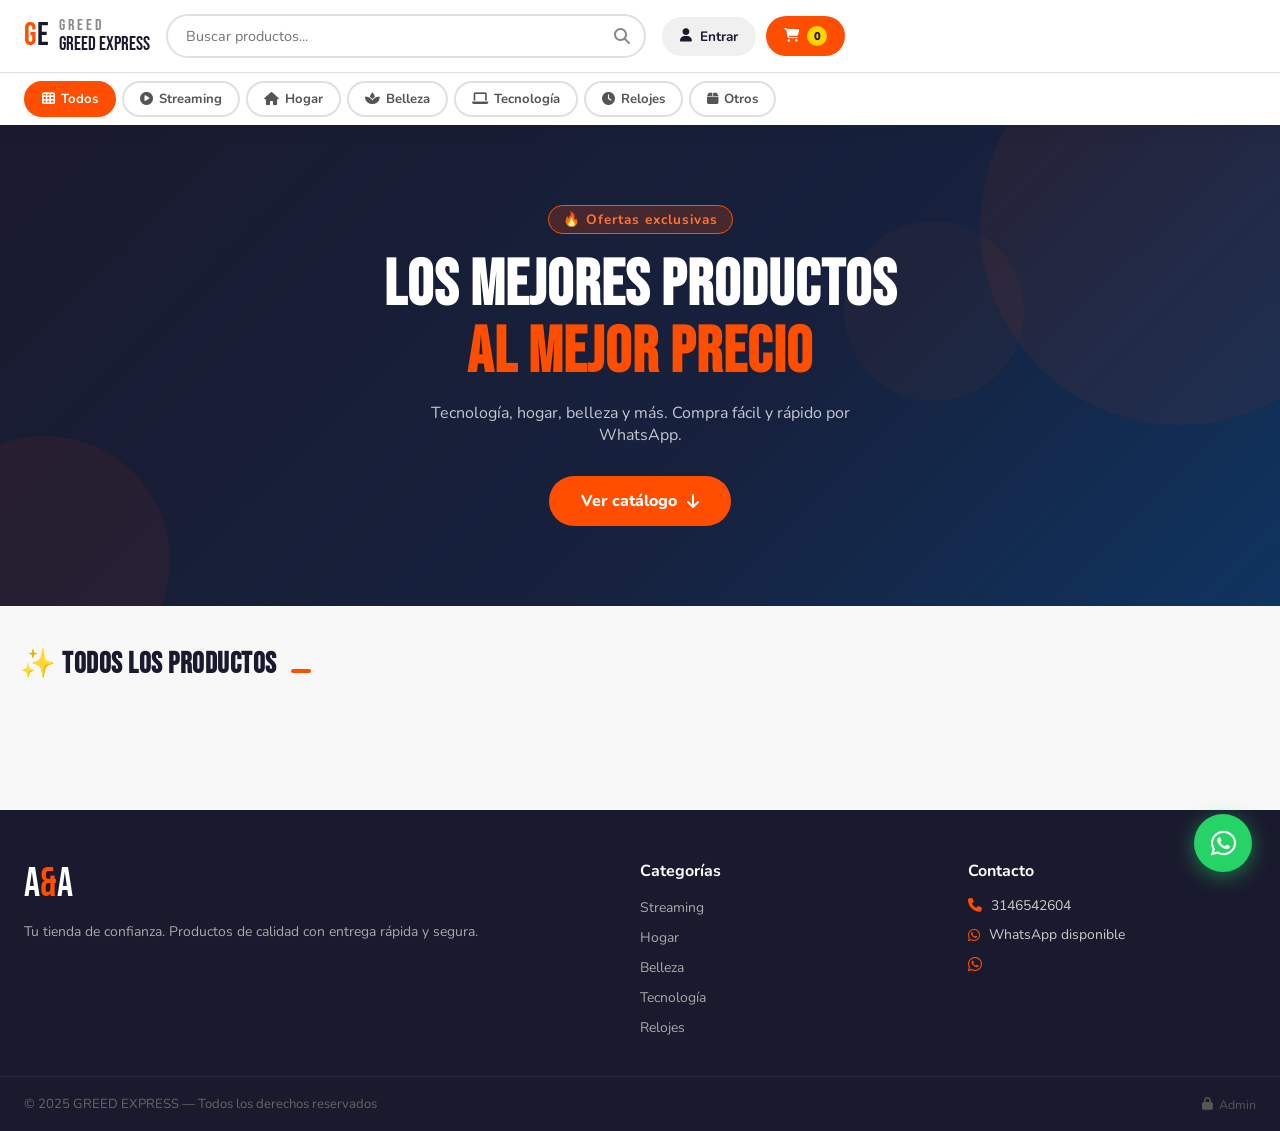
==== commit 66b86ebe: "Versión actualizada 2026" ====
--- a/index.html
+++ b/index.html
@@ -3,7 +3,7 @@
 <head>
   <meta charset="UTF-8" />
   <meta name="viewport" content="width=device-width, initial-scale=1.0" />
-  <title>VENTAS DE PRODUCTOS A&A - Tienda Online</title>
+  <title>GREED EXPRESS - Tienda Online</title>
   <link rel="stylesheet" href="styles.css" />
   <link href="https://fonts.googleapis.com/css2?family=Bebas+Neue&family=Nunito:wght@400;600;700;800;900&display=swap" rel="stylesheet" />
   <link rel="stylesheet" href="https://cdnjs.cloudflare.com/ajax/libs/font-awesome/6.5.0/css/all.min.css" />
@@ -18,11 +18,11 @@
   <div class="header-top">
     <div class="logo-area" onclick="goHome()">
       <div id="logo-display">
-        <span class="logo-text">A<span class="logo-amp">&</span>A</span>
+        <span class="logo-text">G<span class="logo-amp">E</span></span>
       </div>
       <div class="store-name">
-        <span class="store-title">VENTAS</span>
-        <span class="store-subtitle">VENTAS DE PRODUCTOS A&A</span>
+        <span class="store-title">GREED</span>
+        <span class="store-subtitle">GREED EXPRESS</span>
       </div>
     </div>
     <div class="header-search">
@@ -126,7 +126,7 @@
     </div>
   </div>
   <div class="footer-bottom">
-    <p>© 2025 VENTAS DE PRODUCTOS A&A — Todos los derechos reservados</p>
+    <p>© 2025 GREED EXPRESS — Todos los derechos reservados</p>
     <a href="admin.html" class="admin-link"><i class="fas fa-lock"></i> Admin</a>
   </div>
 </footer>
@@ -282,7 +282,8 @@
 </div>
 
 <!-- WhatsApp Float Button -->
-<a class="whatsapp-fab" href="https://wa.me/573146542604?text=Hola!%20Quiero%20información%20sobre%20sus%20productos." target="_blank" title="Contáctanos por WhatsApp">
+<a class="whatsapp-fab" href="https://wa.me/573146542604?text=Hola!%20Quiero%20información%20sobre%20sus%20productos." target="_blank">
+  <span class="wa-tooltip">💬 ¡Contáctanos!</span>
   <i class="fab fa-whatsapp"></i>
 </a>
 
--- a/styles.css
+++ b/styles.css
@@ -1,5 +1,5 @@
 /* ============================================
-   VENTAS A&A - ESTILOS PRINCIPALES
+   GREED EXPRESS - ESTILOS PRINCIPALES
    ============================================ */
 
 :root {
@@ -1653,3 +1653,37 @@
 
   #admin-products-list { grid-template-columns: 1fr; }
 }
+/* ── WHATSAPP TOOLTIP ── */
+.whatsapp-fab { overflow: visible !important; }
+.wa-tooltip {
+  position: absolute;
+  right: 68px;
+  top: 50%;
+  transform: translateY(-50%) translateX(8px);
+  background: #fff;
+  color: #1a1a2e;
+  font-family: 'Nunito', sans-serif;
+  font-size: .82rem;
+  font-weight: 700;
+  padding: 7px 16px;
+  border-radius: 50px;
+  white-space: nowrap;
+  box-shadow: 0 4px 15px rgba(0,0,0,.15);
+  opacity: 0;
+  pointer-events: none;
+  transition: opacity .3s, transform .3s;
+}
+.wa-tooltip::after {
+  content: '';
+  position: absolute;
+  right: -6px;
+  top: 50%;
+  transform: translateY(-50%);
+  border: 6px solid transparent;
+  border-left-color: #fff;
+  border-right: none;
+}
+.whatsapp-fab:hover .wa-tooltip {
+  opacity: 1;
+  transform: translateY(-50%) translateX(0);
+}
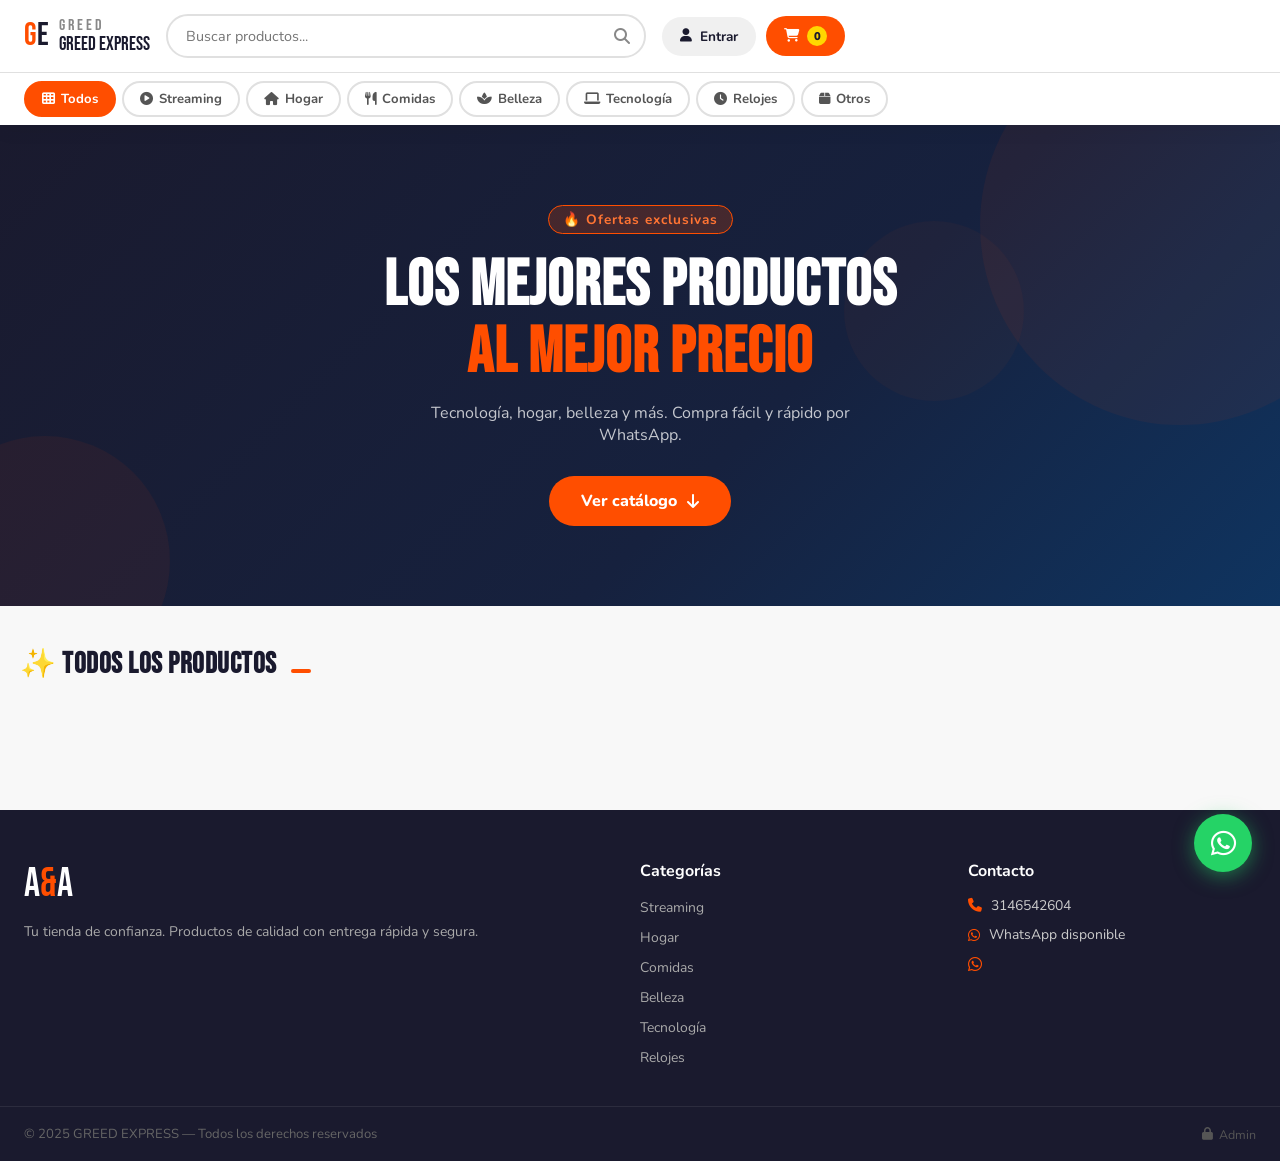
==== commit f7709b2c: "Version 2026 0002" ====
--- a/index.html
+++ b/index.html
@@ -51,6 +51,9 @@
     <button class="cat-btn" data-cat="hogar" onclick="setCategory('hogar',this)">
       <i class="fas fa-home"></i> Hogar
     </button>
+    <button class="cat-btn" data-cat="comidas" onclick="setCategory('comidas',this)">
+      <i class="fas fa-utensils"></i> Comidas
+    </button>
     <button class="cat-btn" data-cat="belleza" onclick="setCategory('belleza',this)">
       <i class="fas fa-spa"></i> Belleza
     </button>
@@ -111,6 +114,7 @@
       <ul>
         <li><a href="#" onclick="setCategory('streaming'); return false;">Streaming</a></li>
         <li><a href="#" onclick="setCategory('hogar'); return false;">Hogar</a></li>
+        <li><a href="#" onclick="setCategory('comidas'); return false;">Comidas</a></li>
         <li><a href="#" onclick="setCategory('belleza'); return false;">Belleza</a></li>
         <li><a href="#" onclick="setCategory('tecnologia'); return false;">Tecnología</a></li>
         <li><a href="#" onclick="setCategory('relojes'); return false;">Relojes</a></li>
